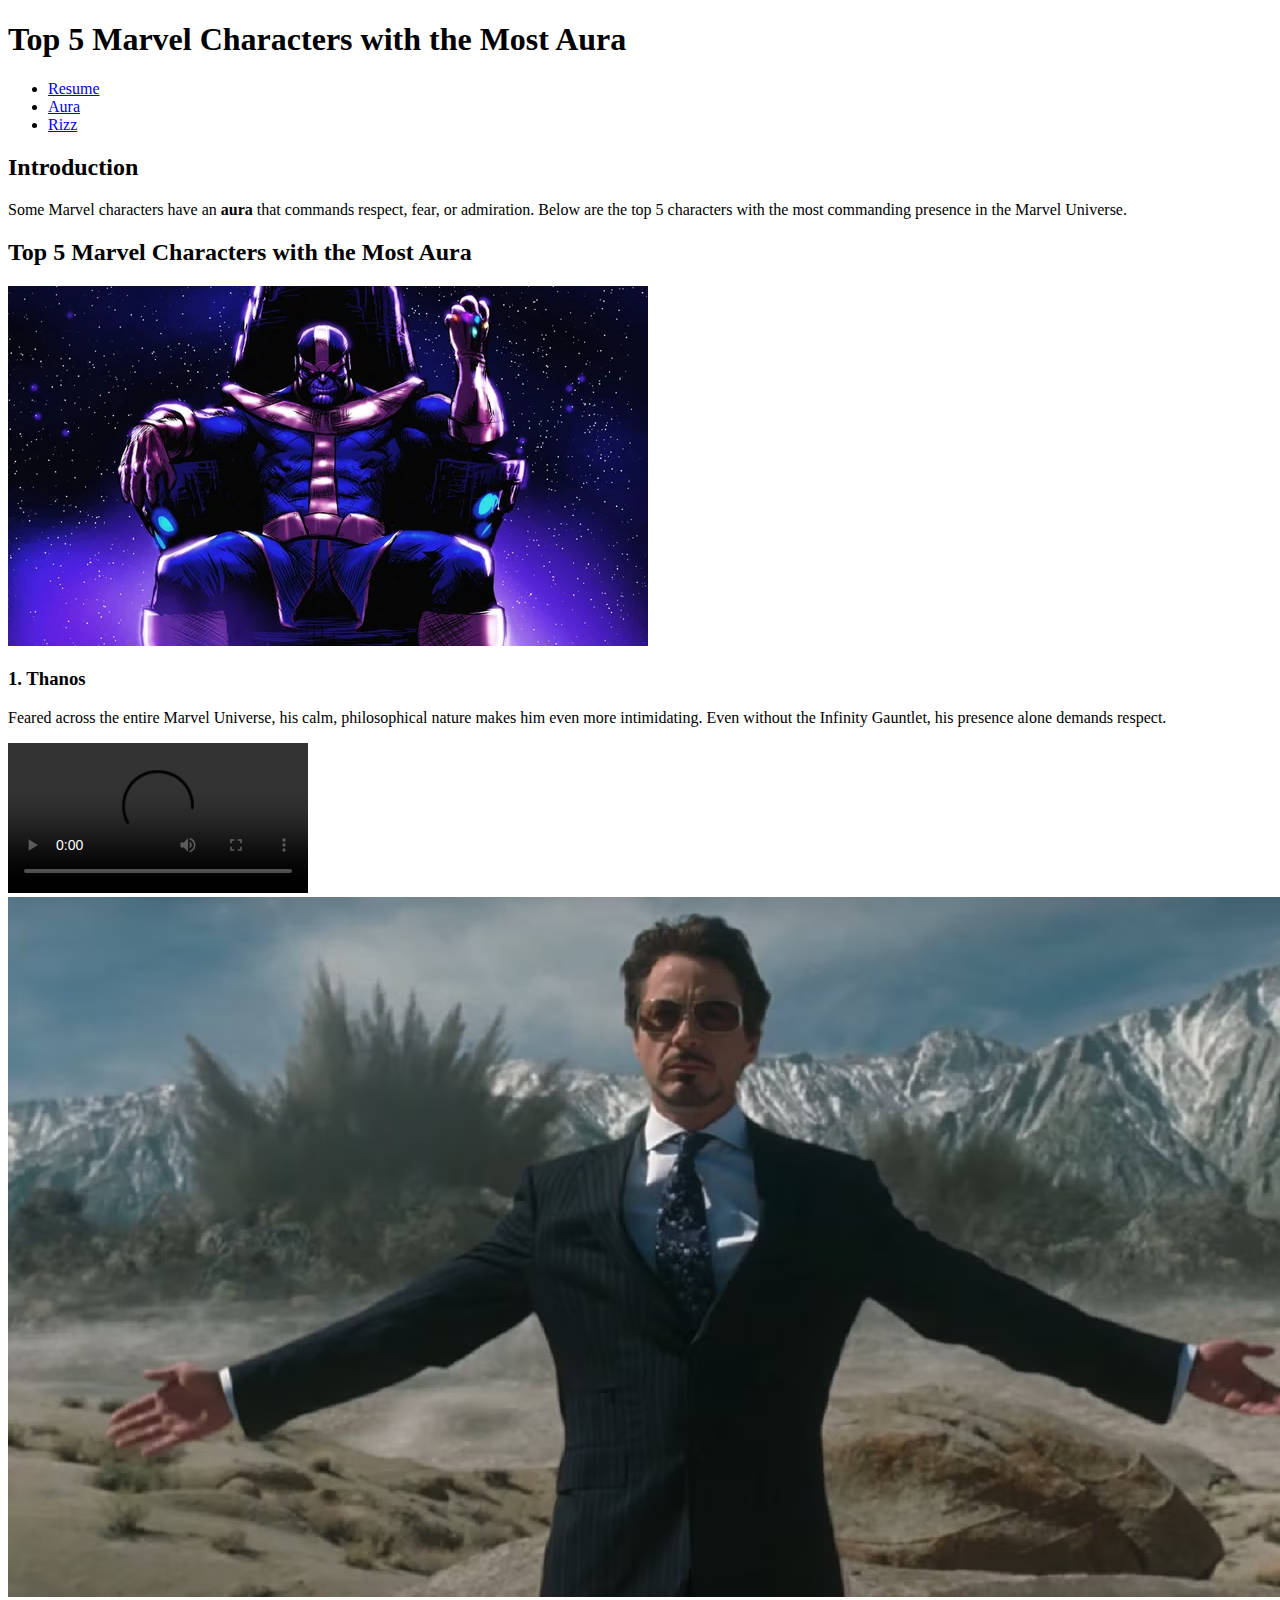
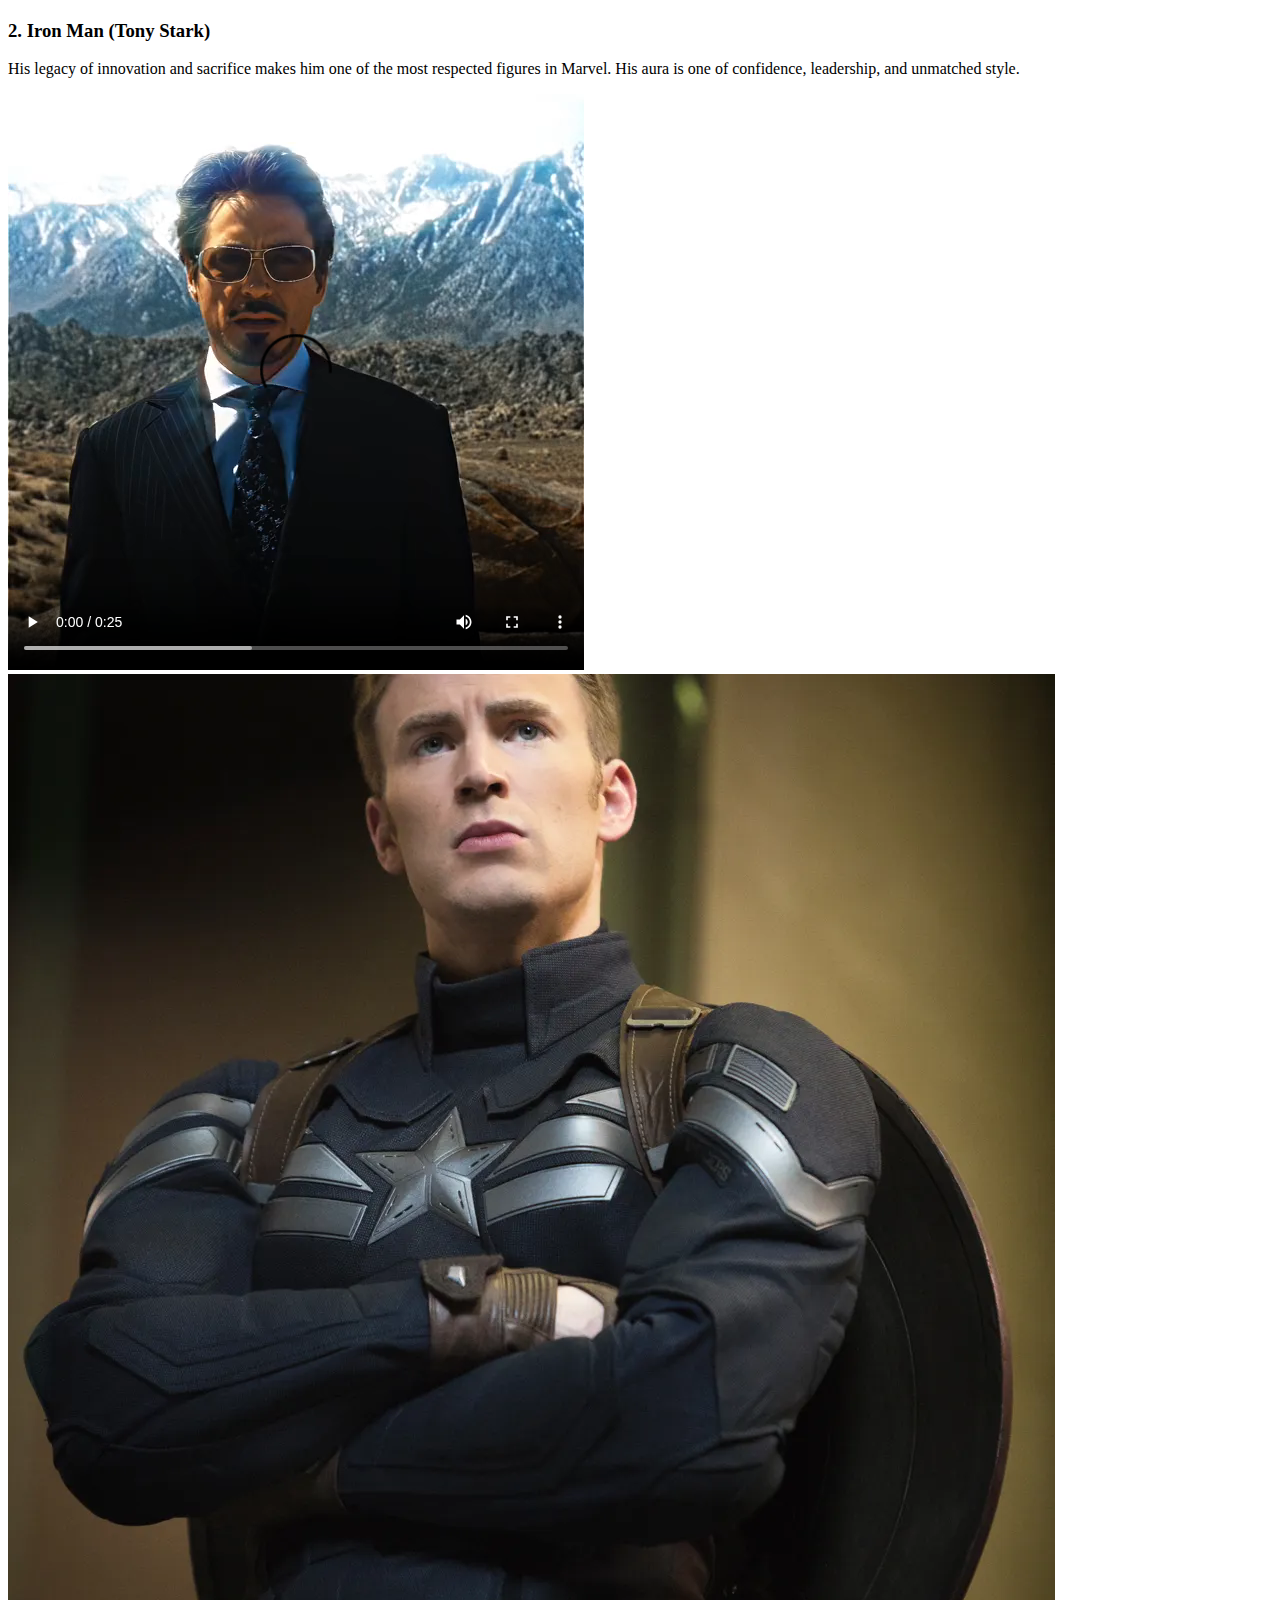
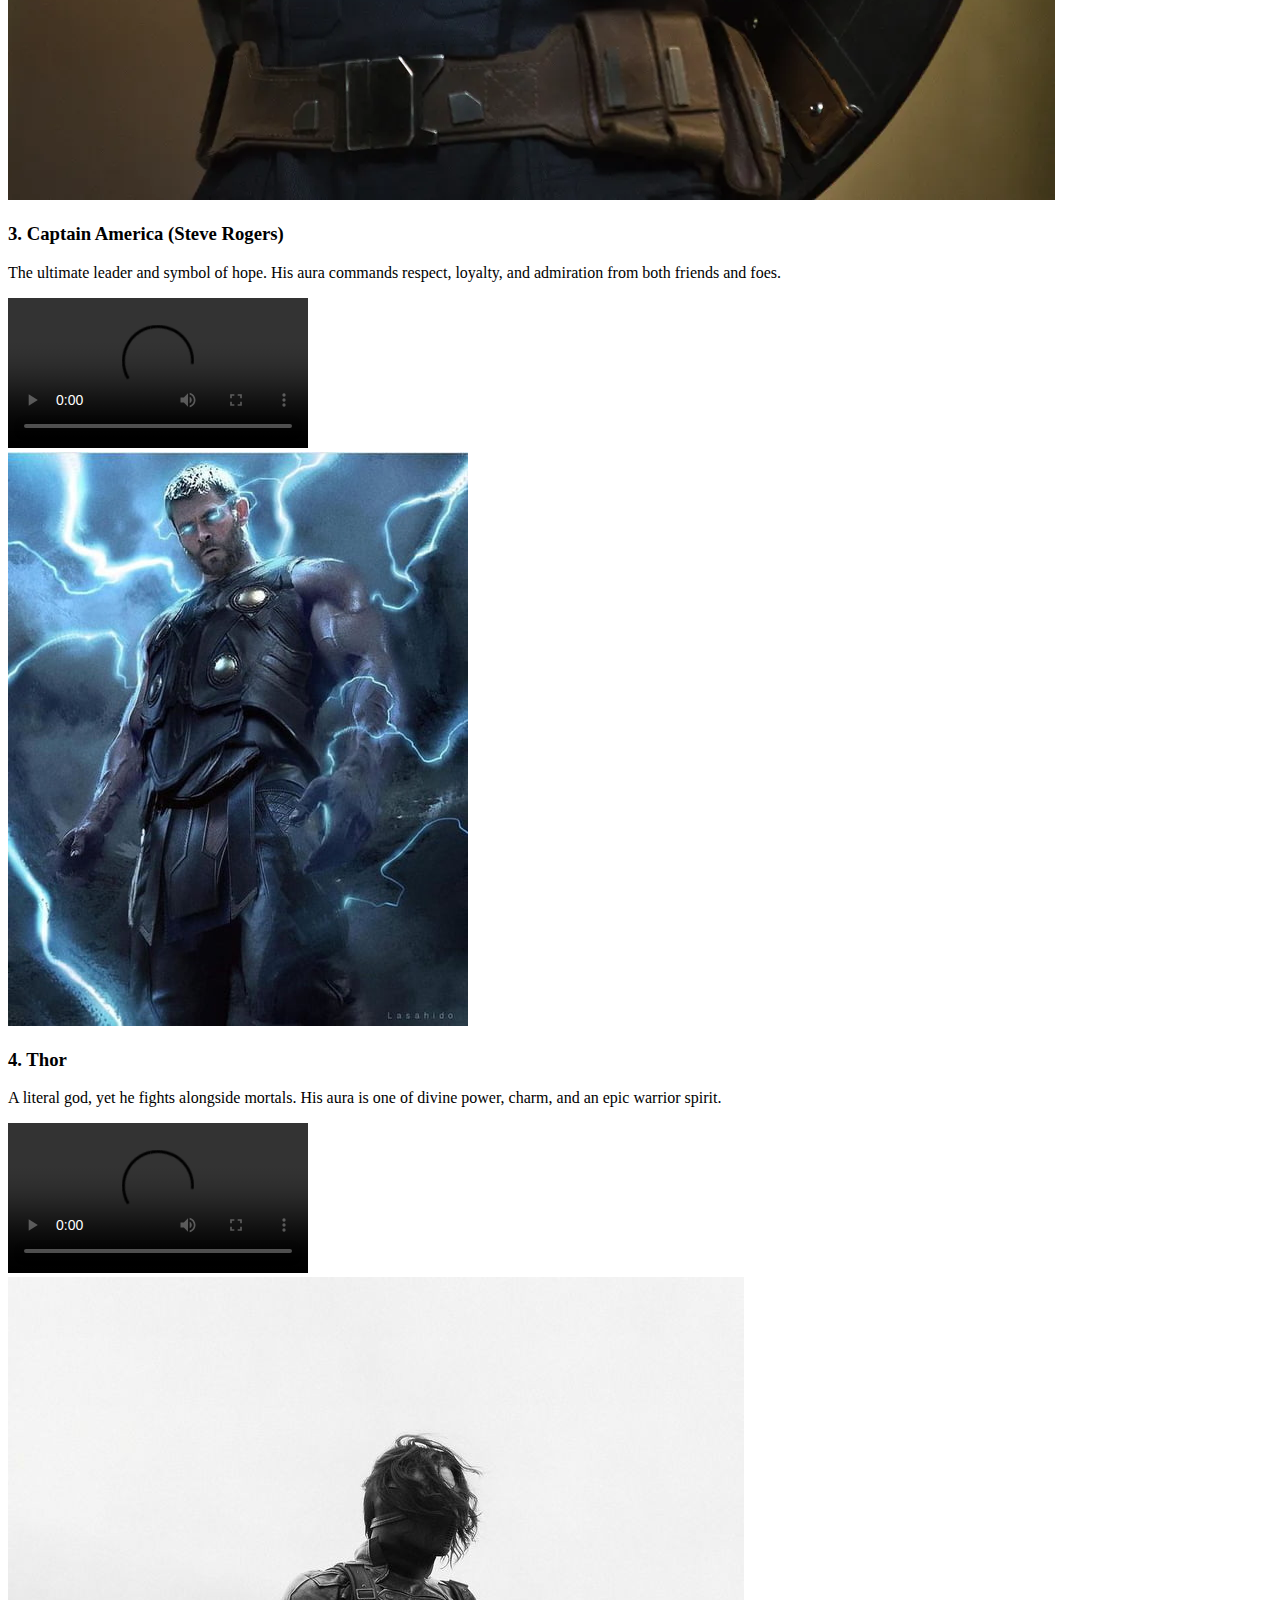
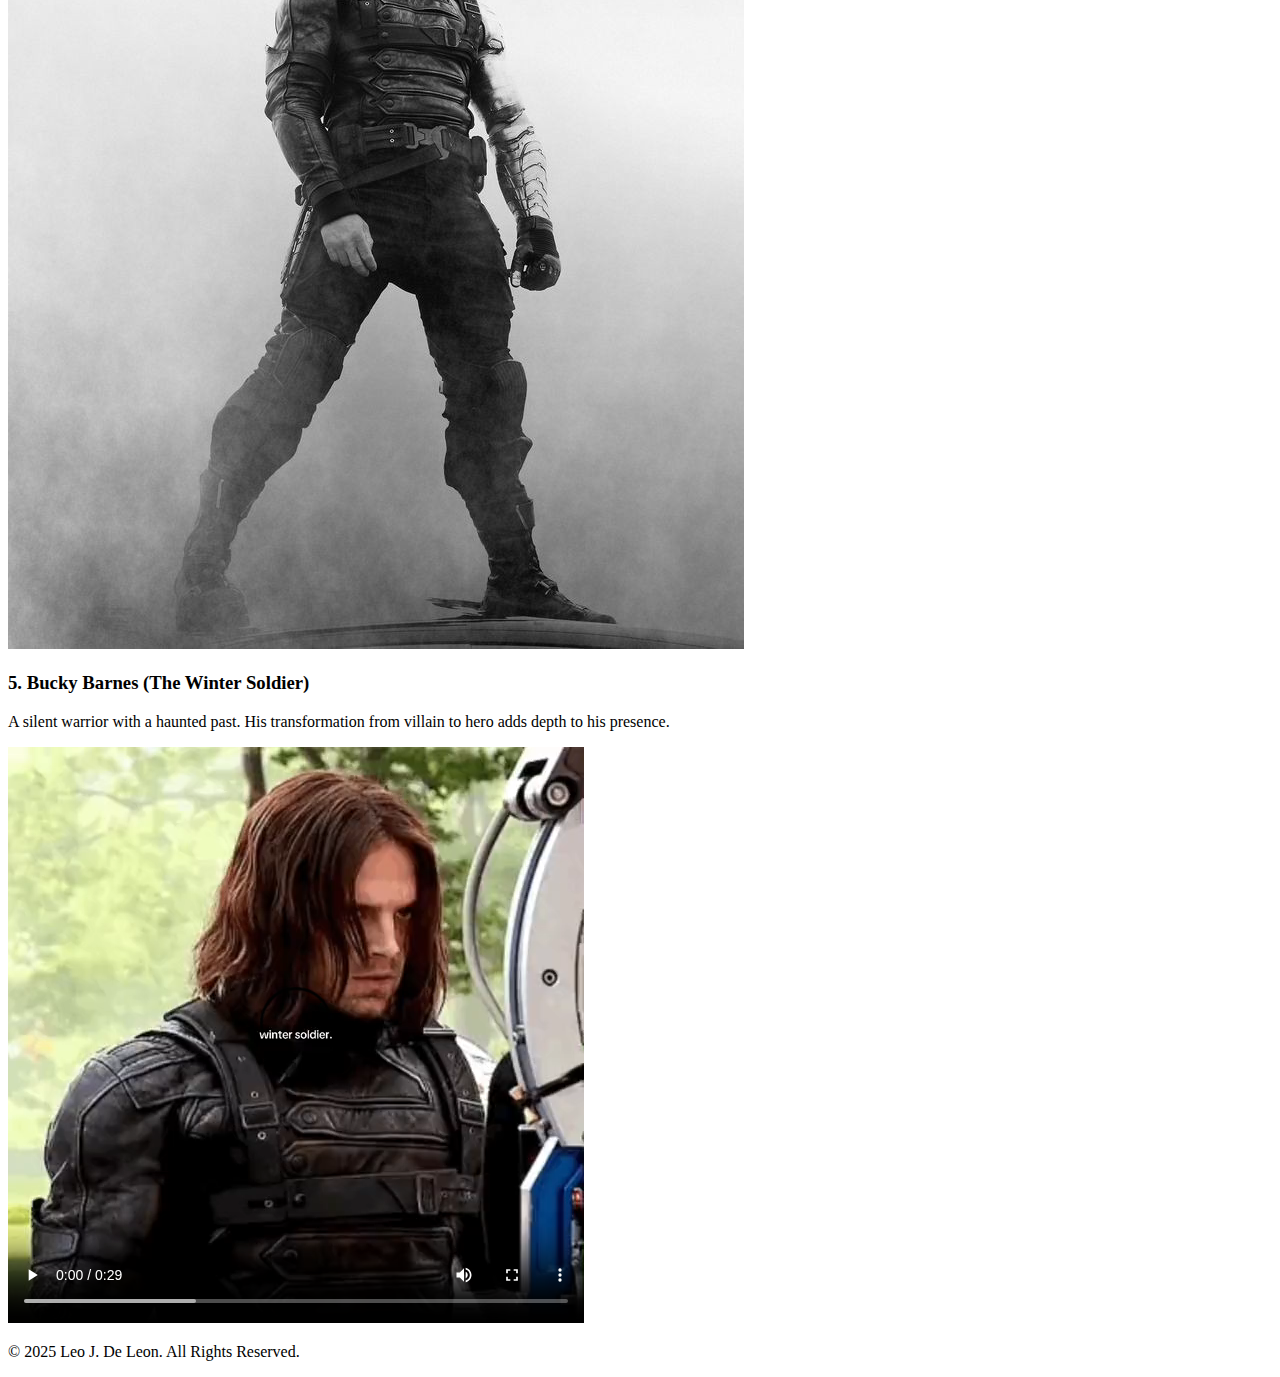
==== aura.html @ 1fa00c77 "Update aura.html" ====
<!DOCTYPE html>
<html lang="en">
<head>
  <meta charset="utf-8">
  <meta name="viewport" content="width=device-width, initial-scale=1.0">
  <title>Top 5 Marvel Characters with the Most Aura</title>
  <link rel="stylesheet" href="css/styles.css">
</head>
<body>

  <h1>Top 5 Marvel Characters with the Most Aura</h1>

  <!-- Navigation -->
  <nav>
    <ul>
      <li><a href="index.html">Resume</a></li>
      <li><a href="aura.html">Aura</a></li>
      <li><a href="rizz.html">Rizz</a></li>
    </ul>
  </nav>

  <!-- Introduction -->
  <section class="content-box">
    <h2>Introduction</h2>
    <p>Some Marvel characters have an <strong>aura</strong> that commands respect, fear, or admiration. Below are the top 5 characters with the most commanding presence in the Marvel Universe.</p>
  </section>

  <!-- Aura Characters List -->
  <section class="content-box">
    <h2>Top 5 Marvel Characters with the Most Aura</h2>

    <!-- Thanos -->
    <div class="character-container">
      <img class="profile-pic" src="media/thanos_aura_pic.webp" alt="Thanos">
      <h3>1. Thanos</h3>
    </div>
    <p>Feared across the entire Marvel Universe, his calm, philosophical nature makes him even more intimidating. Even without the Infinity Gauntlet, his presence alone demands respect.</p>
    <video controls>
      <source src="media/thanos_aura.mp4" type="video/mp4">
    </video>

    <!-- Iron Man -->
    <div class="character-container">
      <img class="profile-pic" src="media/ironman_aura_pic.avif" alt="Iron Man">
      <h3>2. Iron Man (Tony Stark)</h3>
    </div>
    <p>His legacy of innovation and sacrifice makes him one of the most respected figures in Marvel. His aura is one of confidence, leadership, and unmatched style.</p>
    <video controls>
      <source src="media/ironman_aura.mp4" type="video/mp4">
    </video>

    <!-- Captain America -->
    <div class="character-container">
      <img class="profile-pic" src="media/cap_aura_pic.webp" alt="Captain America">
      <h3>3. Captain America (Steve Rogers)</h3>
    </div>
    <p>The ultimate leader and symbol of hope. His aura commands respect, loyalty, and admiration from both friends and foes.</p>
    <video controls>
      <source src="media/cap_aura.mp4" type="video/mp4">
    </video>

    <!-- Thor -->
    <div class="character-container">
      <img class="profile-pic" src="media/thor_aura_pic.jpg" alt="Thor">
      <h3>4. Thor</h3>
    </div>
    <p>A literal god, yet he fights alongside mortals. His aura is one of divine power, charm, and an epic warrior spirit.</p>
    <video controls>
      <source src="media/thor_aura.mp4" type="video/mp4">
    </video>

    <!-- Bucky Barnes -->
    <div class="character-container">
      <img class="profile-pic" src="media/bucky_aura_pic.jpg" alt="Bucky Barnes">
      <h3>5. Bucky Barnes (The Winter Soldier)</h3>
    </div>
    <p>A silent warrior with a haunted past. His transformation from villain to hero adds depth to his presence.</p>
    <video controls>
      <source src="media/winter_aura.mp4" type="video/mp4">
    </video>

  </section>

  <footer>
    <p>&copy; 2025 Leo J. De Leon. All Rights Reserved.</p>
  </footer>

</body>
</html>
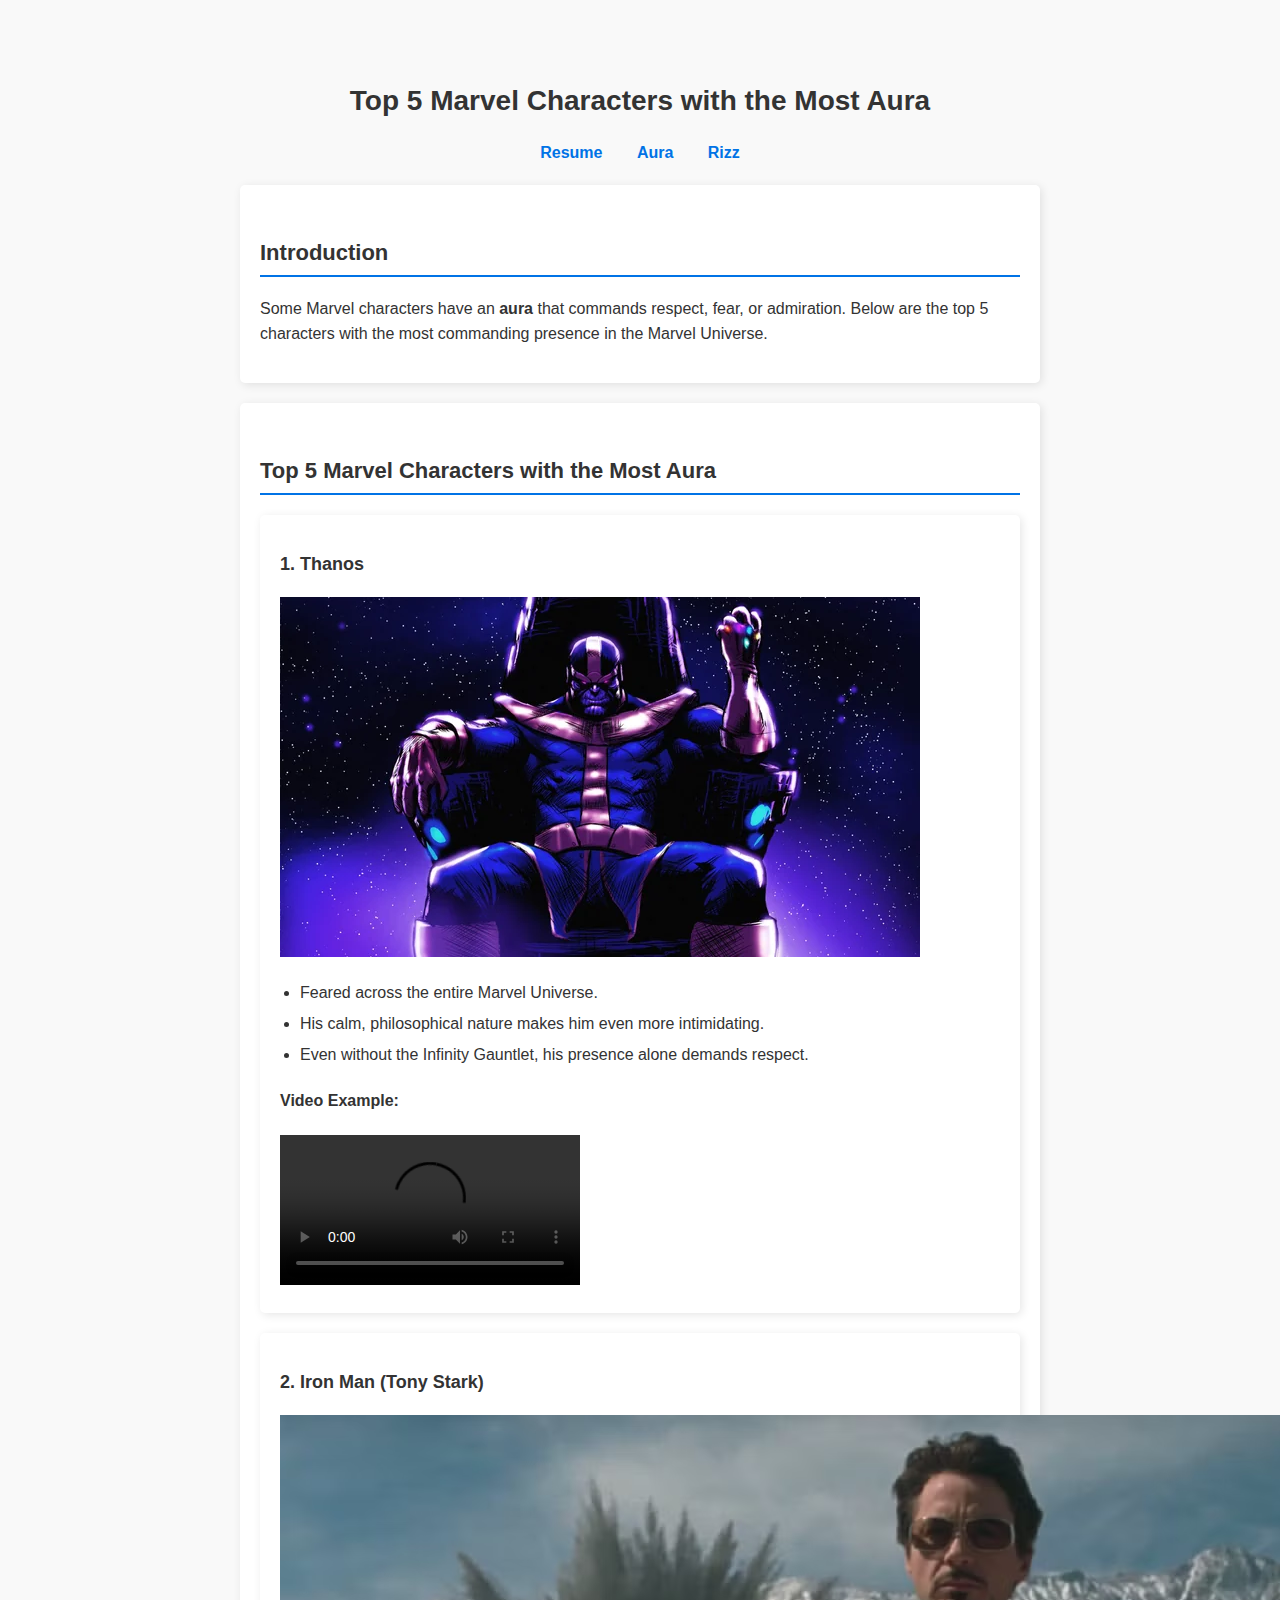
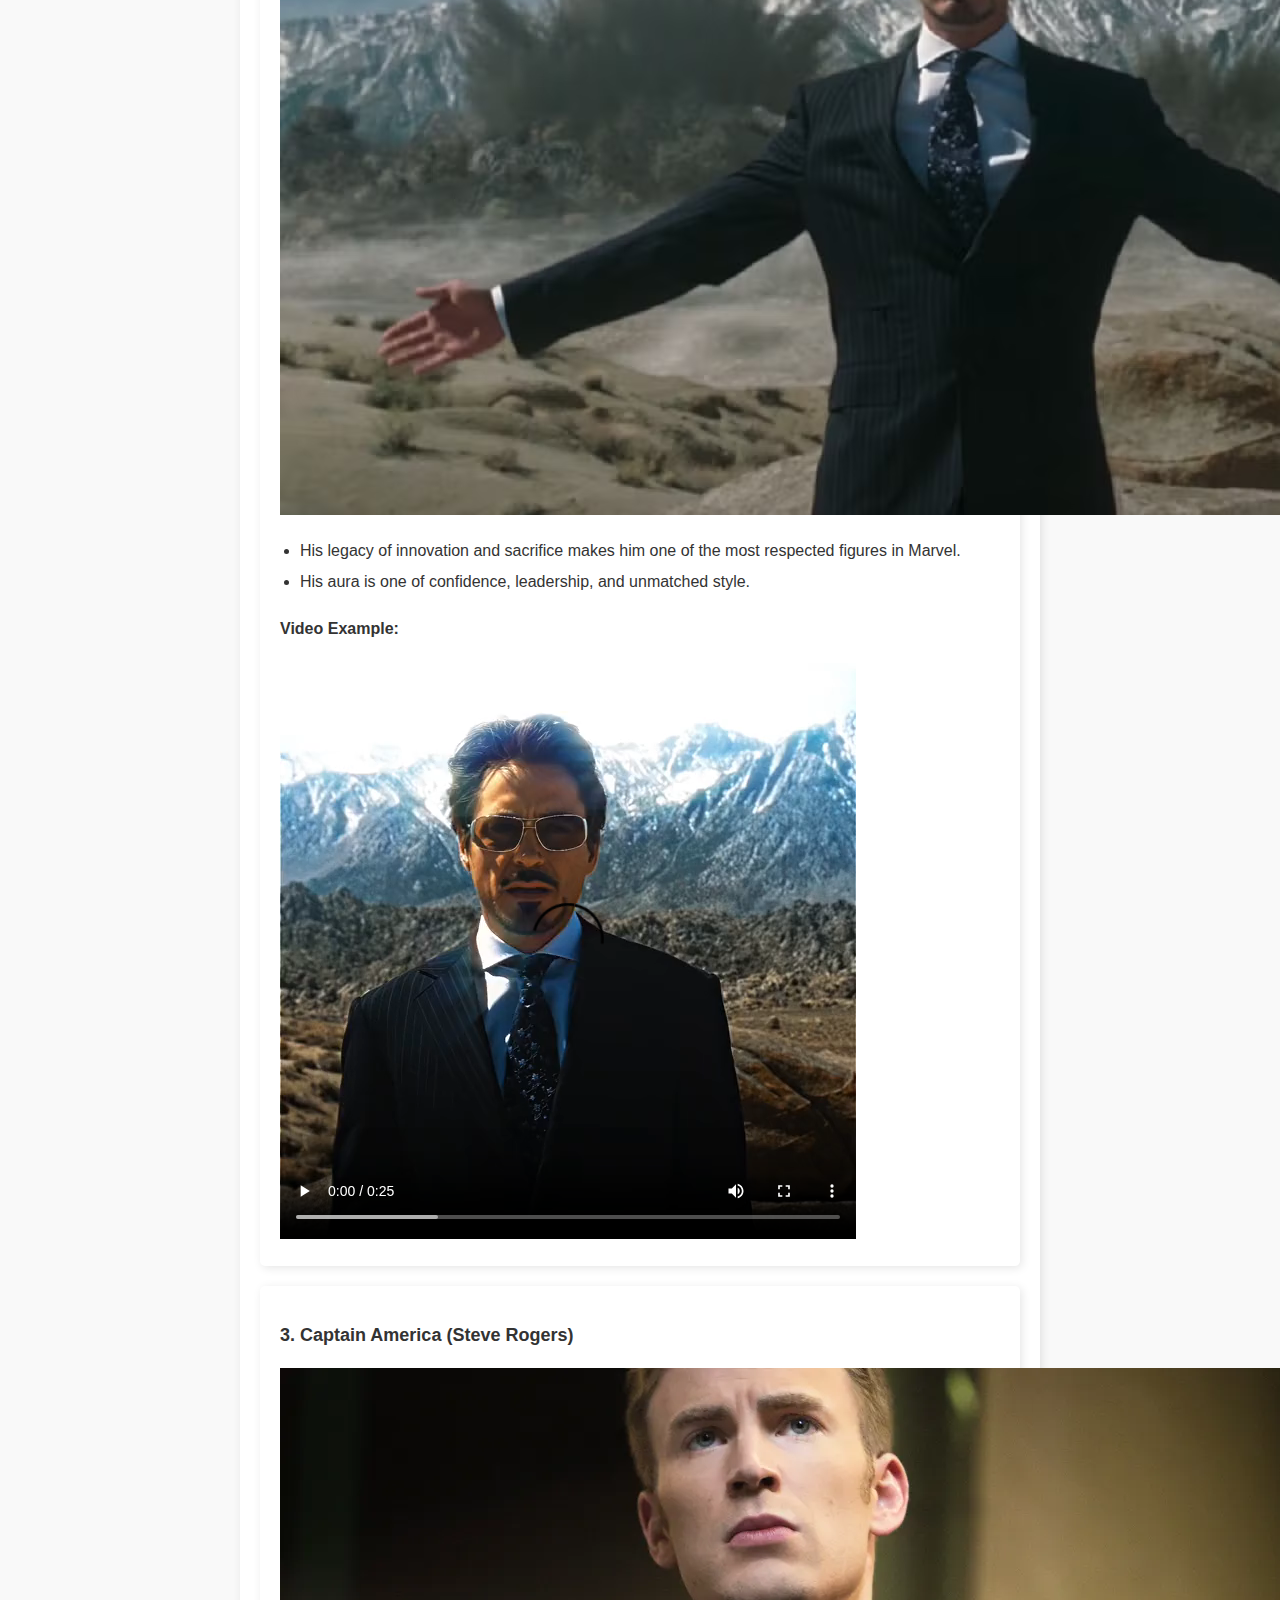
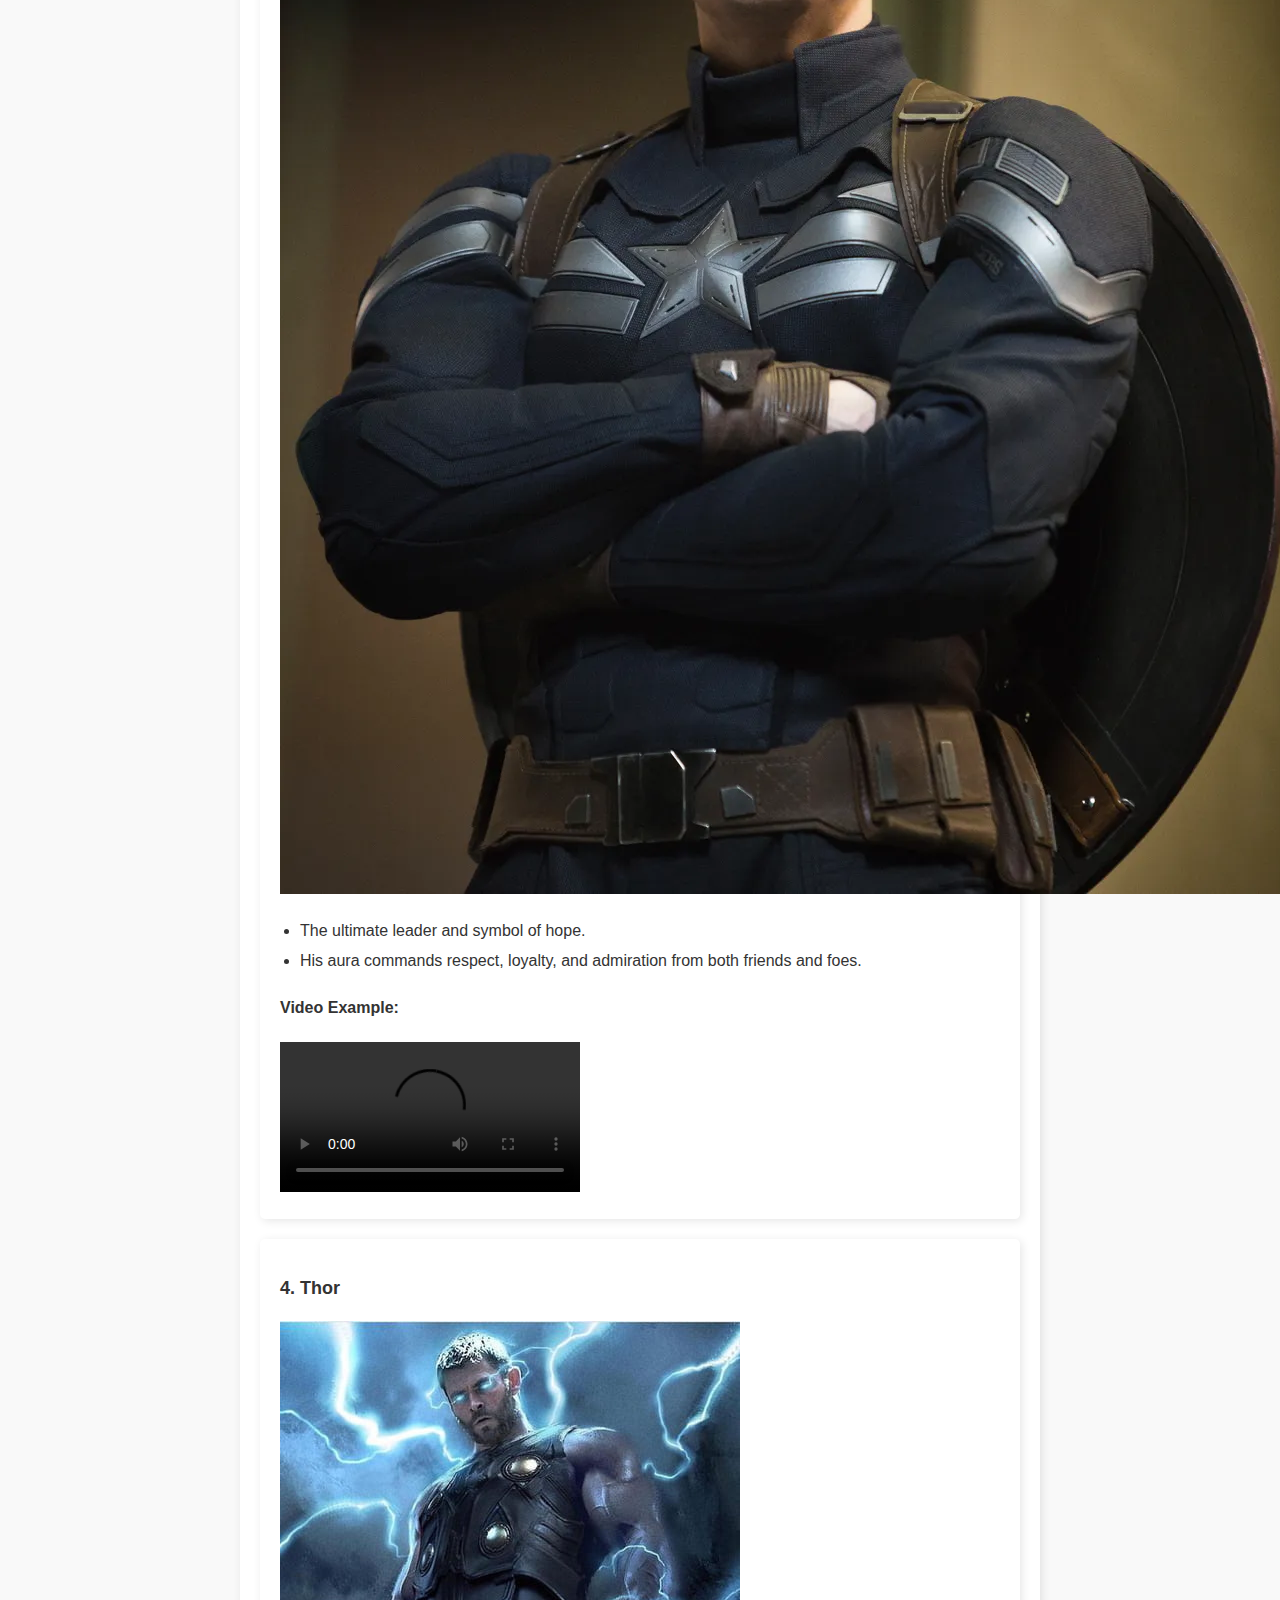
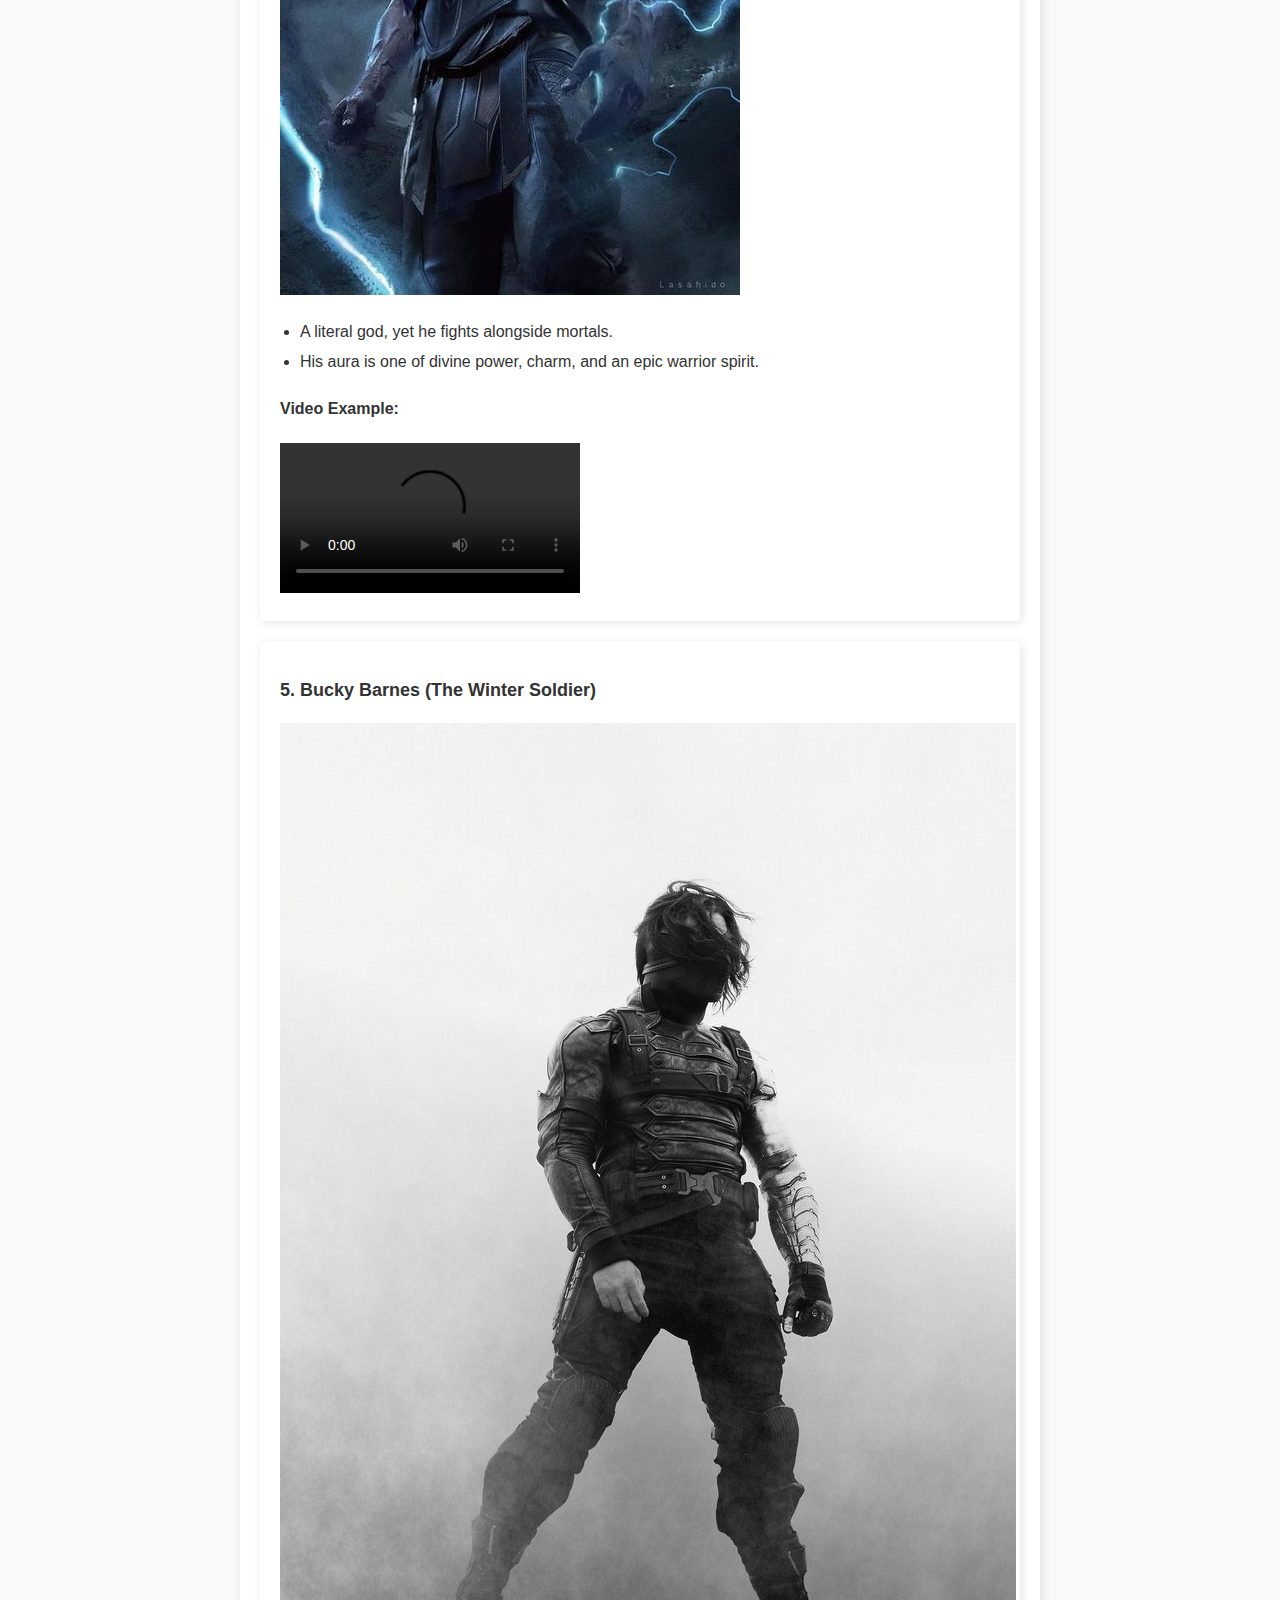
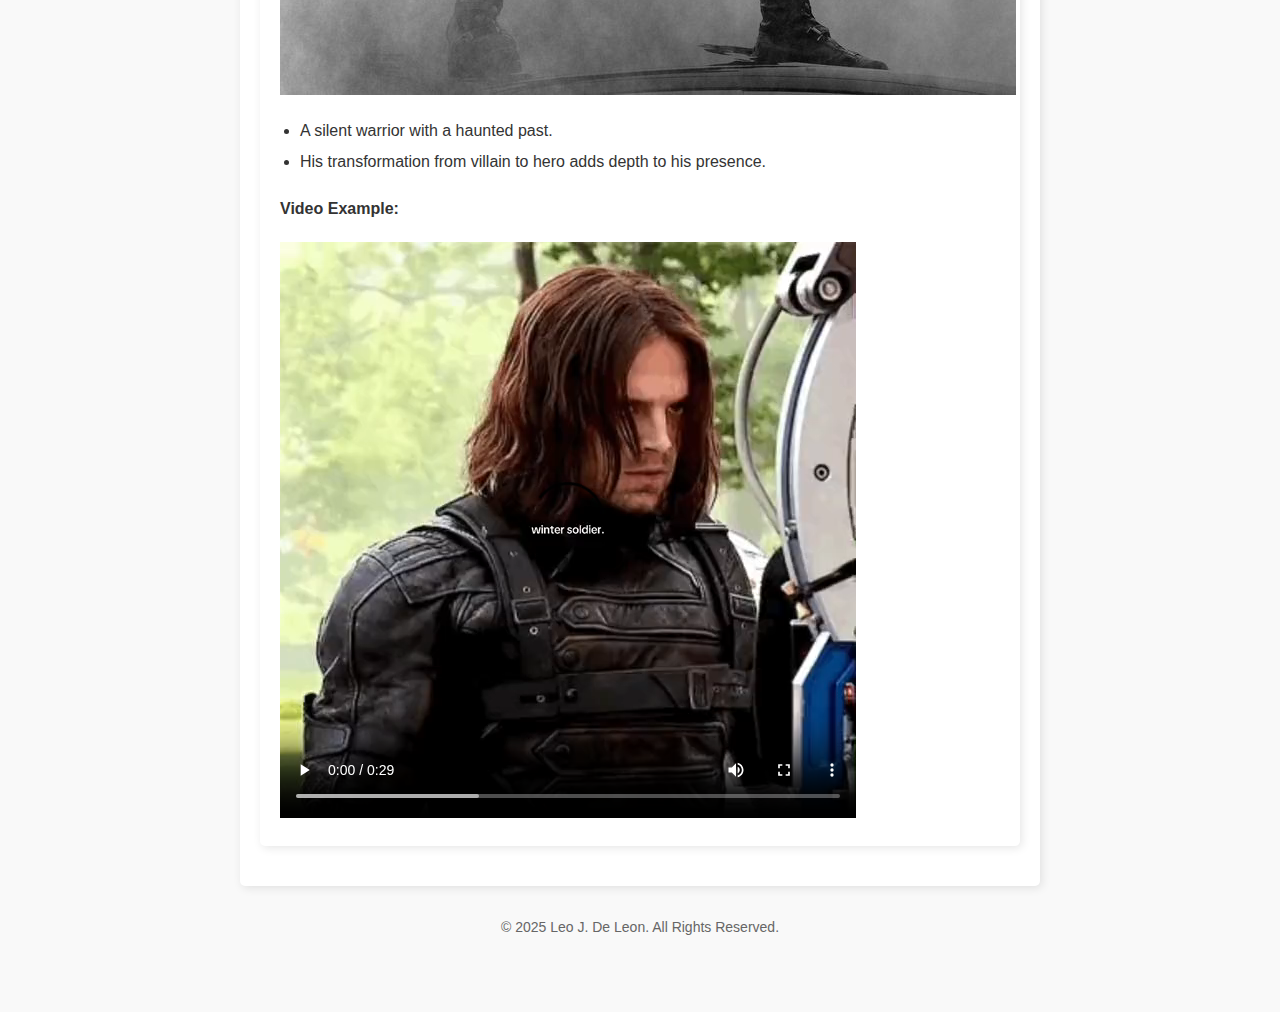
==== commit de6ad029: "Update aura.html" ====
--- a/aura.html
+++ b/aura.html
@@ -4,7 +4,7 @@
   <meta charset="utf-8">
   <meta name="viewport" content="width=device-width, initial-scale=1.0">
   <title>Top 5 Marvel Characters with the Most Aura</title>
-  <link rel="stylesheet" href="css/styles.css">
+  <link rel="stylesheet" href="css/style.css">
 </head>
 <body>
 
@@ -20,65 +20,80 @@
   </nav>
 
   <!-- Introduction -->
-  <section class="content-box">
+  <section id="introduction">
     <h2>Introduction</h2>
     <p>Some Marvel characters have an <strong>aura</strong> that commands respect, fear, or admiration. Below are the top 5 characters with the most commanding presence in the Marvel Universe.</p>
   </section>
 
-  <!-- Aura Characters List -->
-  <section class="content-box">
+  <!-- Character Sections -->
+  <section id="characters">
     <h2>Top 5 Marvel Characters with the Most Aura</h2>
 
-    <!-- Thanos -->
-    <div class="character-container">
-      <img class="profile-pic" src="media/thanos_aura_pic.webp" alt="Thanos">
+    <article class="character">
       <h3>1. Thanos</h3>
-    </div>
-    <p>Feared across the entire Marvel Universe, his calm, philosophical nature makes him even more intimidating. Even without the Infinity Gauntlet, his presence alone demands respect.</p>
-    <video controls>
-      <source src="media/thanos_aura.mp4" type="video/mp4">
-    </video>
+      <img src="media/thanos_aura_pic.webp" alt="Thanos">
+      <ul>
+        <li>Feared across the entire Marvel Universe.</li>
+        <li>His calm, philosophical nature makes him even more intimidating.</li>
+        <li>Even without the Infinity Gauntlet, his presence alone demands respect.</li>
+      </ul>
+      <h4>Video Example:</h4>
+      <video controls>
+        <source src="media/thanos_aura.mp4" type="video/mp4">
+      </video>
+    </article>
 
-    <!-- Iron Man -->
-    <div class="character-container">
-      <img class="profile-pic" src="media/ironman_aura_pic.avif" alt="Iron Man">
+    <article class="character">
       <h3>2. Iron Man (Tony Stark)</h3>
-    </div>
-    <p>His legacy of innovation and sacrifice makes him one of the most respected figures in Marvel. His aura is one of confidence, leadership, and unmatched style.</p>
-    <video controls>
-      <source src="media/ironman_aura.mp4" type="video/mp4">
-    </video>
+      <img src="media/ironman_aura_pic.avif" alt="Iron Man">
+      <ul>
+        <li>His legacy of innovation and sacrifice makes him one of the most respected figures in Marvel.</li>
+        <li>His aura is one of confidence, leadership, and unmatched style.</li>
+      </ul>
+      <h4>Video Example:</h4>
+      <video controls>
+        <source src="media/ironman_aura.mp4" type="video/mp4">
+      </video>
+    </article>
 
-    <!-- Captain America -->
-    <div class="character-container">
-      <img class="profile-pic" src="media/cap_aura_pic.webp" alt="Captain America">
+    <article class="character">
       <h3>3. Captain America (Steve Rogers)</h3>
-    </div>
-    <p>The ultimate leader and symbol of hope. His aura commands respect, loyalty, and admiration from both friends and foes.</p>
-    <video controls>
-      <source src="media/cap_aura.mp4" type="video/mp4">
-    </video>
+      <img src="media/cap_aura_pic.webp" alt="Captain America">
+      <ul>
+        <li>The ultimate leader and symbol of hope.</li>
+        <li>His aura commands respect, loyalty, and admiration from both friends and foes.</li>
+      </ul>
+      <h4>Video Example:</h4>
+      <video controls>
+        <source src="media/cap_aura.mp4" type="video/mp4">
+      </video>
+    </article>
 
-    <!-- Thor -->
-    <div class="character-container">
-      <img class="profile-pic" src="media/thor_aura_pic.jpg" alt="Thor">
+    <article class="character">
       <h3>4. Thor</h3>
-    </div>
-    <p>A literal god, yet he fights alongside mortals. His aura is one of divine power, charm, and an epic warrior spirit.</p>
-    <video controls>
-      <source src="media/thor_aura.mp4" type="video/mp4">
-    </video>
+      <img src="media/thor_aura_pic.jpg" alt="Thor">
+      <ul>
+        <li>A literal god, yet he fights alongside mortals.</li>
+        <li>His aura is one of divine power, charm, and an epic warrior spirit.</li>
+      </ul>
+      <h4>Video Example:</h4>
+      <video controls>
+        <source src="media/thor_aura.mp4" type="video/mp4">
+      </video>
+    </article>
 
-    <!-- Bucky Barnes -->
-    <div class="character-container">
-      <img class="profile-pic" src="media/bucky_aura_pic.jpg" alt="Bucky Barnes">
+    <article class="character">
       <h3>5. Bucky Barnes (The Winter Soldier)</h3>
-    </div>
-    <p>A silent warrior with a haunted past. His transformation from villain to hero adds depth to his presence.</p>
-    <video controls>
-      <source src="media/winter_aura.mp4" type="video/mp4">
-    </video>
-
+      <img src="media/bucky_aura_pic.jpg" alt="Bucky Barnes">
+      <ul>
+        <li>A silent warrior with a haunted past.</li>
+        <li>His transformation from villain to hero adds depth to his presence.</li>
+      </ul>
+      <h4>Video Example:</h4>
+      <video controls>
+        <source src="media/winter_aura.mp4" type="video/mp4">
+      </video>
+    </article>
   </section>
 
   <footer>
--- a/css/style.css
+++ b/css/style.css
@@ -0,0 +1,106 @@
+/* General Page Styling */
+body {
+  font-family: Arial, sans-serif;
+  max-width: 800px;
+  margin: 40px auto;
+  padding: 20px;
+  line-height: 1.6;
+  background-color: #f9f9f9;
+  color: #333;
+}
+
+/* Navigation */
+nav ul {
+  list-style: none;
+  padding: 0;
+  text-align: center;
+}
+
+nav ul li {
+  display: inline;
+  margin: 0 15px;
+}
+
+nav ul li a {
+  text-decoration: none;
+  font-weight: bold;
+  color: #0073e6;
+}
+
+/* Section Styling */
+section {
+  background: white;
+  padding: 20px;
+  margin: 20px 0;
+  border-radius: 5px;
+  box-shadow: 2px 2px 10px rgba(0, 0, 0, 0.1);
+}
+
+/* Headers */
+h1 {
+  text-align: center;
+  font-size: 28px;
+  margin-bottom: 10px;
+}
+
+h2 {
+  font-size: 22px;
+  border-bottom: 2px solid #0073e6;
+  padding-bottom: 5px;
+  margin-top: 30px;
+}
+
+h3 {
+  font-size: 18px;
+  margin-top: 15px;
+}
+
+/* Contact Info */
+#contact p {
+  margin: 5px 0;
+}
+
+#contact a {
+  color: #0073e6;
+  text-decoration: none;
+}
+
+/* Lists */
+ul {
+  padding-left: 20px;
+}
+
+ul li {
+  margin: 5px 0;
+}
+
+/* Character Profile Section */
+.profile-container {
+  display: flex;
+  align-items: center;
+  gap: 15px;
+  margin-bottom: 10px;
+}
+
+.profile-img {
+  width: 80px; /* Adjust size as needed */
+  height: 80px;
+  border-radius: 50%; /* Makes image circular */
+  object-fit: cover;
+}
+
+.character {
+  background: white;
+  padding: 20px;
+  margin: 20px 0;
+  border-radius: 5px;
+  box-shadow: 2px 2px 10px rgba(0, 0, 0, 0.1);
+}
+
+/* Footer */
+footer {
+  text-align: center;
+  margin-top: 30px;
+  font-size: 14px;
+  color: #666;
+}
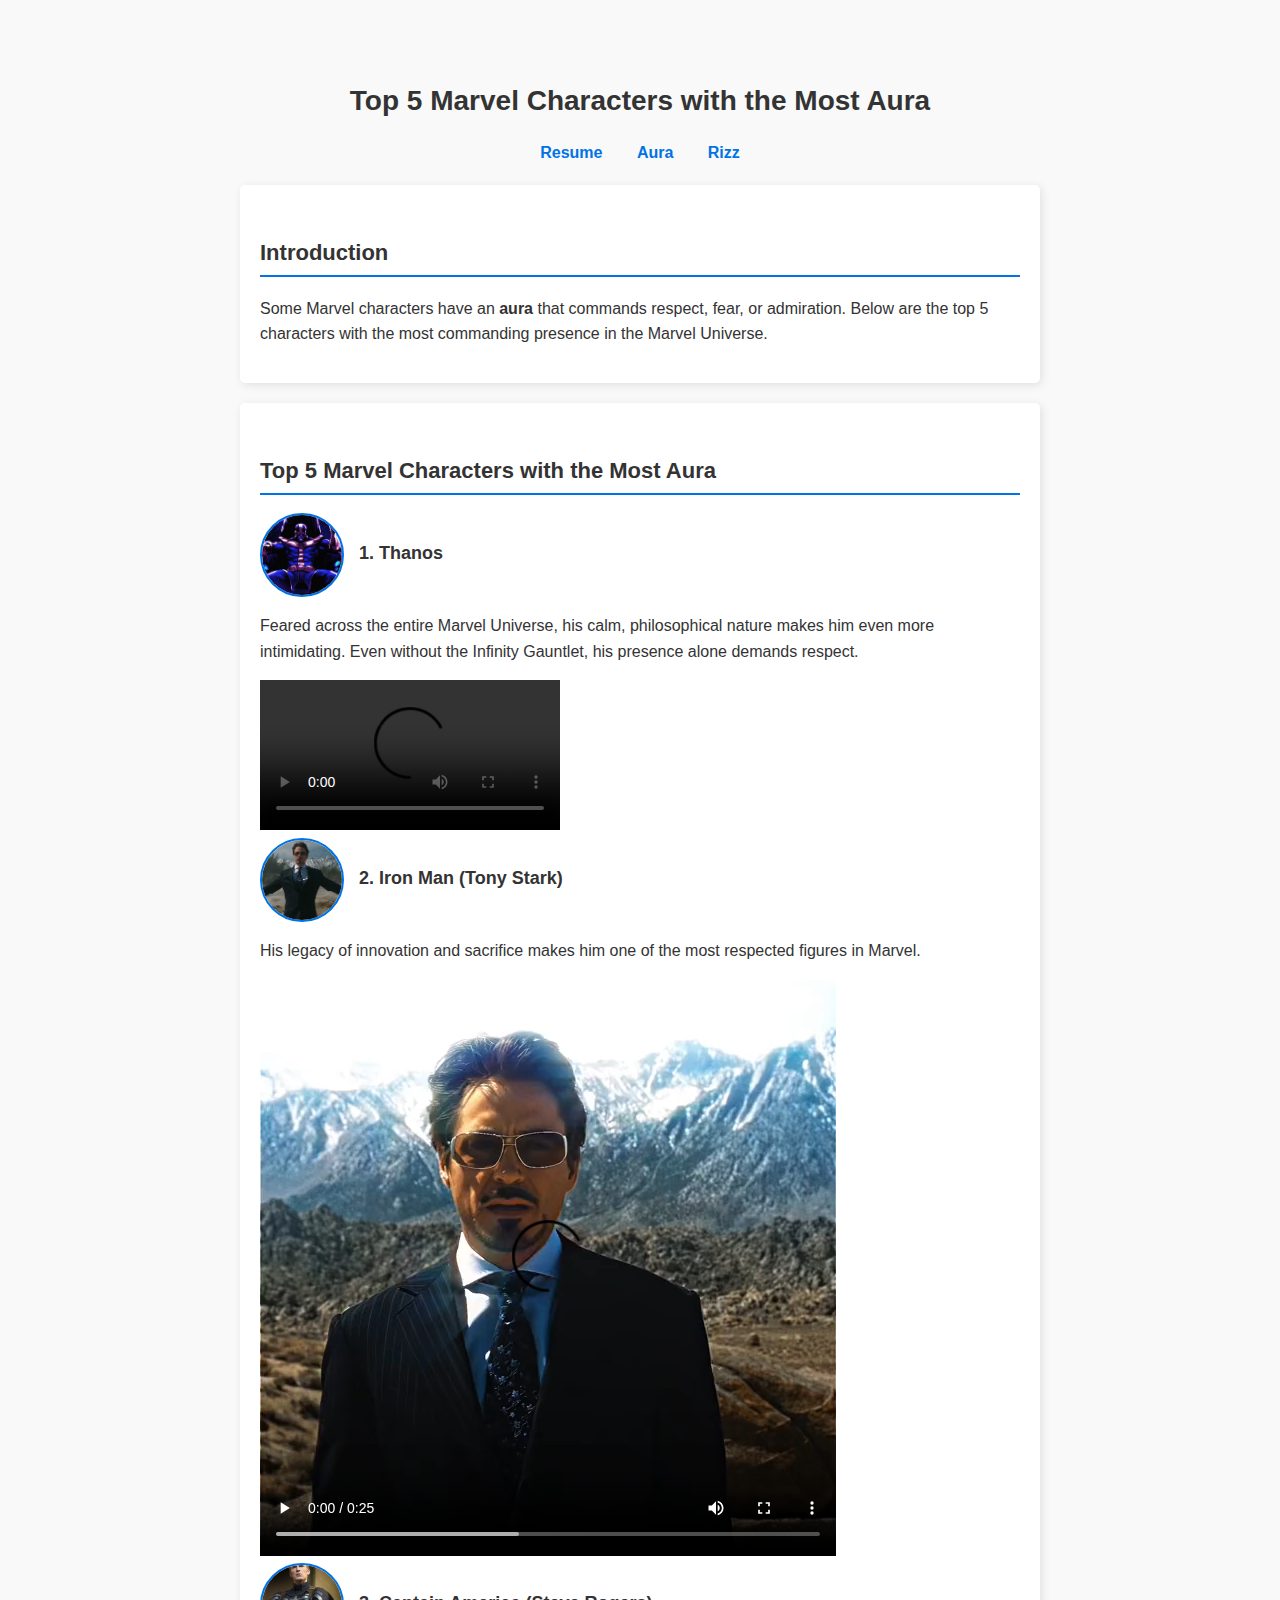
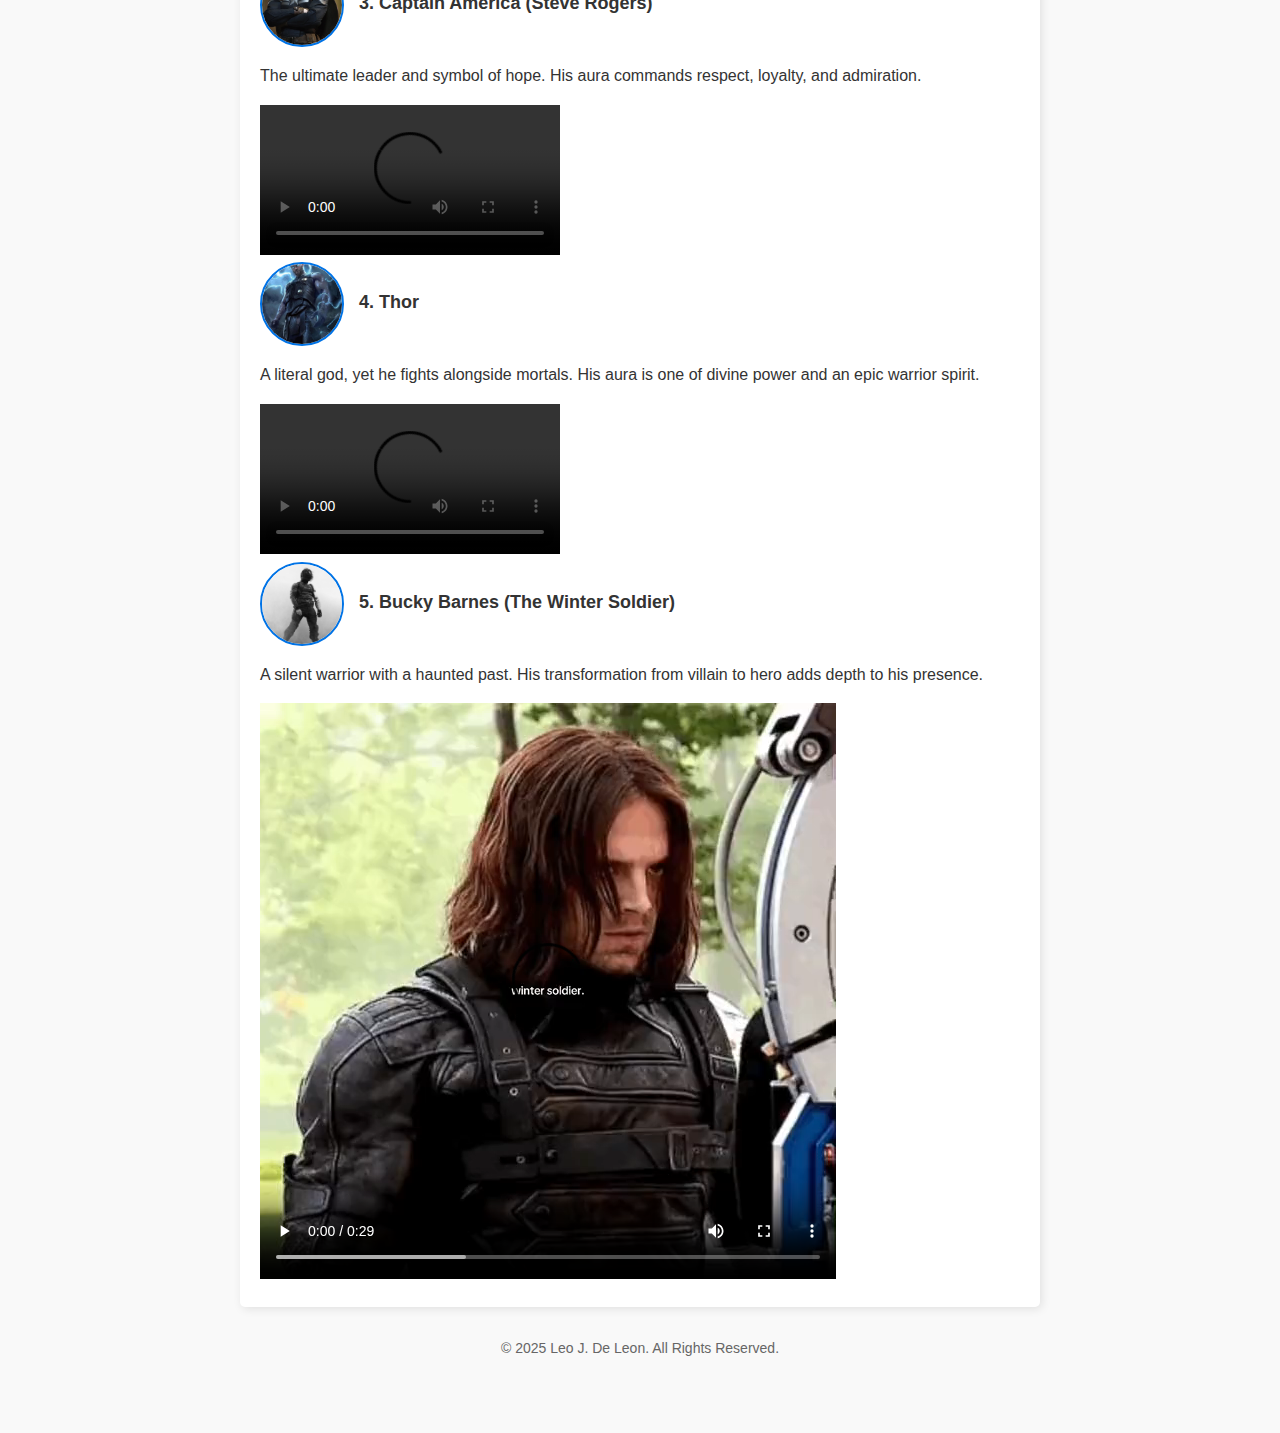
==== commit df6ecad7: "Update aura.html" ====
--- a/aura.html
+++ b/aura.html
@@ -20,7 +20,7 @@
   </nav>
 
   <!-- Introduction -->
-  <section id="introduction">
+  <section class="content-box">
     <h2>Introduction</h2>
     <p>Some Marvel characters have an <strong>aura</strong> that commands respect, fear, or admiration. Below are the top 5 characters with the most commanding presence in the Marvel Universe.</p>
   </section>
@@ -29,67 +29,56 @@
   <section id="characters">
     <h2>Top 5 Marvel Characters with the Most Aura</h2>
 
-    <article class="character">
-      <h3>1. Thanos</h3>
-      <img src="media/thanos_aura_pic.webp" alt="Thanos">
-      <ul>
-        <li>Feared across the entire Marvel Universe.</li>
-        <li>His calm, philosophical nature makes him even more intimidating.</li>
-        <li>Even without the Infinity Gauntlet, his presence alone demands respect.</li>
-      </ul>
-      <h4>Video Example:</h4>
+    <article class="content-box">
+      <div class="character-container">
+        <img class="profile-img" src="media/thanos_aura_pic.webp" alt="Thanos">
+        <h3>1. Thanos</h3>
+      </div>
+      <p>Feared across the entire Marvel Universe, his calm, philosophical nature makes him even more intimidating. Even without the Infinity Gauntlet, his presence alone demands respect.</p>
       <video controls>
         <source src="media/thanos_aura.mp4" type="video/mp4">
       </video>
     </article>
 
-    <article class="character">
-      <h3>2. Iron Man (Tony Stark)</h3>
-      <img src="media/ironman_aura_pic.avif" alt="Iron Man">
-      <ul>
-        <li>His legacy of innovation and sacrifice makes him one of the most respected figures in Marvel.</li>
-        <li>His aura is one of confidence, leadership, and unmatched style.</li>
-      </ul>
-      <h4>Video Example:</h4>
+    <article class="content-box">
+      <div class="character-container">
+        <img class="profile-img" src="media/ironman_aura_pic.avif" alt="Iron Man">
+        <h3>2. Iron Man (Tony Stark)</h3>
+      </div>
+      <p>His legacy of innovation and sacrifice makes him one of the most respected figures in Marvel.</p>
       <video controls>
         <source src="media/ironman_aura.mp4" type="video/mp4">
       </video>
     </article>
 
-    <article class="character">
-      <h3>3. Captain America (Steve Rogers)</h3>
-      <img src="media/cap_aura_pic.webp" alt="Captain America">
-      <ul>
-        <li>The ultimate leader and symbol of hope.</li>
-        <li>His aura commands respect, loyalty, and admiration from both friends and foes.</li>
-      </ul>
-      <h4>Video Example:</h4>
+    <article class="content-box">
+      <div class="character-container">
+        <img class="profile-img" src="media/cap_aura_pic.webp" alt="Captain America">
+        <h3>3. Captain America (Steve Rogers)</h3>
+      </div>
+      <p>The ultimate leader and symbol of hope. His aura commands respect, loyalty, and admiration.</p>
       <video controls>
         <source src="media/cap_aura.mp4" type="video/mp4">
       </video>
     </article>
 
-    <article class="character">
-      <h3>4. Thor</h3>
-      <img src="media/thor_aura_pic.jpg" alt="Thor">
-      <ul>
-        <li>A literal god, yet he fights alongside mortals.</li>
-        <li>His aura is one of divine power, charm, and an epic warrior spirit.</li>
-      </ul>
-      <h4>Video Example:</h4>
+    <article class="content-box">
+      <div class="character-container">
+        <img class="profile-img" src="media/thor_aura_pic.jpg" alt="Thor">
+        <h3>4. Thor</h3>
+      </div>
+      <p>A literal god, yet he fights alongside mortals. His aura is one of divine power and an epic warrior spirit.</p>
       <video controls>
         <source src="media/thor_aura.mp4" type="video/mp4">
       </video>
     </article>
 
-    <article class="character">
-      <h3>5. Bucky Barnes (The Winter Soldier)</h3>
-      <img src="media/bucky_aura_pic.jpg" alt="Bucky Barnes">
-      <ul>
-        <li>A silent warrior with a haunted past.</li>
-        <li>His transformation from villain to hero adds depth to his presence.</li>
-      </ul>
-      <h4>Video Example:</h4>
+    <article class="content-box">
+      <div class="character-container">
+        <img class="profile-img" src="media/bucky_aura_pic.jpg" alt="Bucky Barnes">
+        <h3>5. Bucky Barnes (The Winter Soldier)</h3>
+      </div>
+      <p>A silent warrior with a haunted past. His transformation from villain to hero adds depth to his presence.</p>
       <video controls>
         <source src="media/winter_aura.mp4" type="video/mp4">
       </video>
--- a/css/style.css
+++ b/css/style.css
@@ -97,6 +97,22 @@
   box-shadow: 2px 2px 10px rgba(0, 0, 0, 0.1);
 }
 
+/* Profile Picture Styling */
+.character-container {
+  display: flex;
+  align-items: center;
+  gap: 15px;
+  margin-bottom: 10px;
+}
+
+.profile-img {
+  width: 80px;  /* Adjust profile picture size */
+  height: 80px;
+  border-radius: 50%; /* Makes the image circular */
+  object-fit: cover;
+  border: 2px solid #0073e6; /* Adds a slight border for better visibility */
+}
+
 /* Footer */
 footer {
   text-align: center;
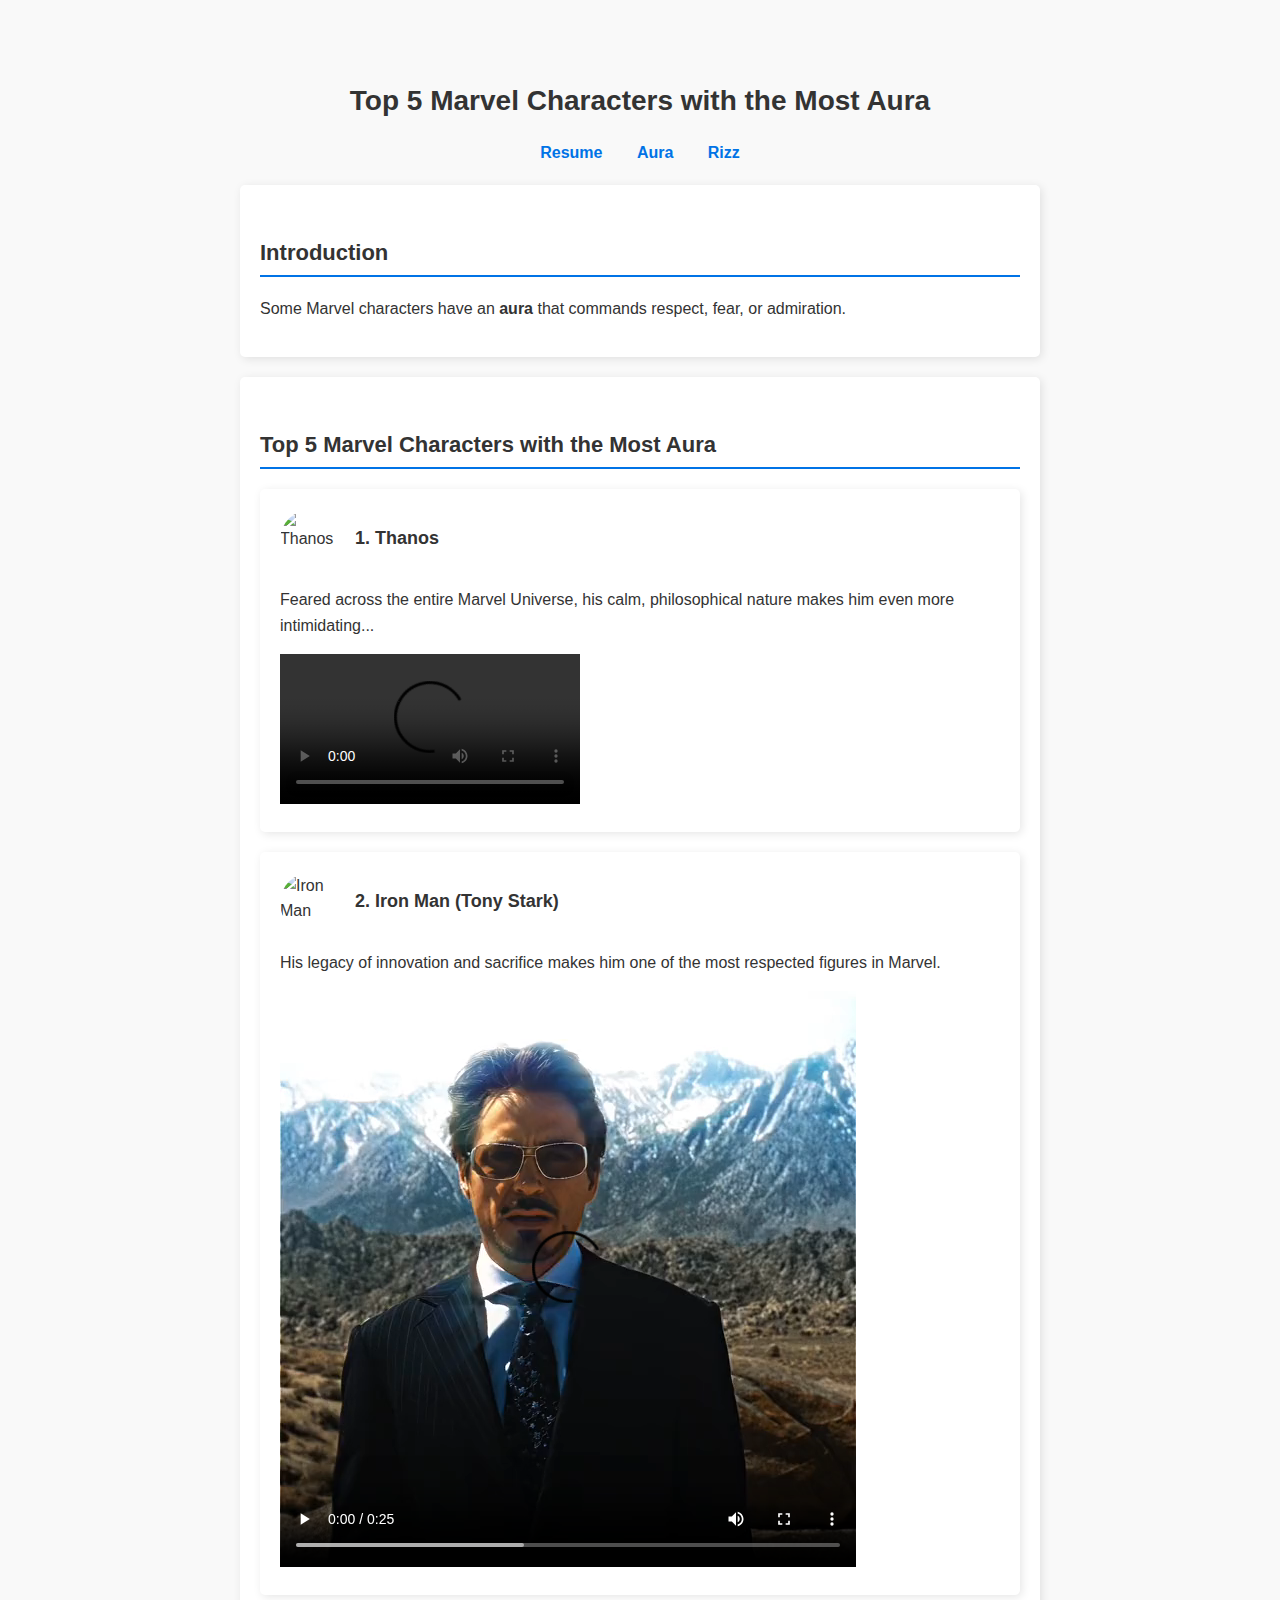
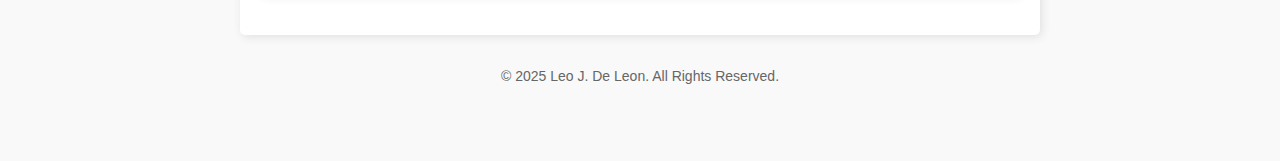
==== commit dd909f8c: "Update aura.html" ====
--- a/aura.html
+++ b/aura.html
@@ -20,29 +20,29 @@
   </nav>
 
   <!-- Introduction -->
-  <section class="content-box">
+  <section id="introduction">
     <h2>Introduction</h2>
-    <p>Some Marvel characters have an <strong>aura</strong> that commands respect, fear, or admiration. Below are the top 5 characters with the most commanding presence in the Marvel Universe.</p>
+    <p>Some Marvel characters have an <strong>aura</strong> that commands respect, fear, or admiration.</p>
   </section>
 
   <!-- Character Sections -->
   <section id="characters">
     <h2>Top 5 Marvel Characters with the Most Aura</h2>
 
-    <article class="content-box">
-      <div class="character-container">
-        <img class="profile-img" src="media/thanos_aura_pic.webp" alt="Thanos">
+    <article class="character">
+      <div class="character-header">
+        <img src="media/thanos_profile.webp" alt="Thanos">
         <h3>1. Thanos</h3>
       </div>
-      <p>Feared across the entire Marvel Universe, his calm, philosophical nature makes him even more intimidating. Even without the Infinity Gauntlet, his presence alone demands respect.</p>
+      <p>Feared across the entire Marvel Universe, his calm, philosophical nature makes him even more intimidating...</p>
       <video controls>
         <source src="media/thanos_aura.mp4" type="video/mp4">
       </video>
     </article>
 
-    <article class="content-box">
-      <div class="character-container">
-        <img class="profile-img" src="media/ironman_aura_pic.avif" alt="Iron Man">
+    <article class="character">
+      <div class="character-header">
+        <img src="media/ironman_profile.webp" alt="Iron Man">
         <h3>2. Iron Man (Tony Stark)</h3>
       </div>
       <p>His legacy of innovation and sacrifice makes him one of the most respected figures in Marvel.</p>
@@ -51,38 +51,8 @@
       </video>
     </article>
 
-    <article class="content-box">
-      <div class="character-container">
-        <img class="profile-img" src="media/cap_aura_pic.webp" alt="Captain America">
-        <h3>3. Captain America (Steve Rogers)</h3>
-      </div>
-      <p>The ultimate leader and symbol of hope. His aura commands respect, loyalty, and admiration.</p>
-      <video controls>
-        <source src="media/cap_aura.mp4" type="video/mp4">
-      </video>
-    </article>
+    <!-- Add the same structure for the rest of the characters -->
 
-    <article class="content-box">
-      <div class="character-container">
-        <img class="profile-img" src="media/thor_aura_pic.jpg" alt="Thor">
-        <h3>4. Thor</h3>
-      </div>
-      <p>A literal god, yet he fights alongside mortals. His aura is one of divine power and an epic warrior spirit.</p>
-      <video controls>
-        <source src="media/thor_aura.mp4" type="video/mp4">
-      </video>
-    </article>
-
-    <article class="content-box">
-      <div class="character-container">
-        <img class="profile-img" src="media/bucky_aura_pic.jpg" alt="Bucky Barnes">
-        <h3>5. Bucky Barnes (The Winter Soldier)</h3>
-      </div>
-      <p>A silent warrior with a haunted past. His transformation from villain to hero adds depth to his presence.</p>
-      <video controls>
-        <source src="media/winter_aura.mp4" type="video/mp4">
-      </video>
-    </article>
   </section>
 
   <footer>
--- a/css/style.css
+++ b/css/style.css
@@ -55,62 +55,27 @@
   margin-top: 15px;
 }
 
-/* Contact Info */
-#contact p {
-  margin: 5px 0;
+/* Character Profile - Align Image to the Left of Name */
+.character-header {
+  display: flex;
+  align-items: center; /* Aligns the image and name in the same row */
+  gap: 15px; /* Space between the image and name */
 }
 
-#contact a {
-  color: #0073e6;
-  text-decoration: none;
-}
-
-/* Lists */
-ul {
-  padding-left: 20px;
-}
-
-ul li {
-  margin: 5px 0;
-}
-
-/* Character Profile Section */
-.profile-container {
-  display: flex;
-  align-items: center;
-  gap: 15px;
-  margin-bottom: 10px;
-}
-
-.profile-img {
-  width: 80px; /* Adjust size as needed */
-  height: 80px;
-  border-radius: 50%; /* Makes image circular */
+.character-header img {
+  width: 60px; /* Adjust size if needed */
+  height: 60px;
+  border-radius: 50%; /* Makes the image circular */
   object-fit: cover;
 }
 
+/* Character Section */
 .character {
   background: white;
   padding: 20px;
   margin: 20px 0;
   border-radius: 5px;
   box-shadow: 2px 2px 10px rgba(0, 0, 0, 0.1);
-}
-
-/* Profile Picture Styling */
-.character-container {
-  display: flex;
-  align-items: center;
-  gap: 15px;
-  margin-bottom: 10px;
-}
-
-.profile-img {
-  width: 80px;  /* Adjust profile picture size */
-  height: 80px;
-  border-radius: 50%; /* Makes the image circular */
-  object-fit: cover;
-  border: 2px solid #0073e6; /* Adds a slight border for better visibility */
 }
 
 /* Footer */
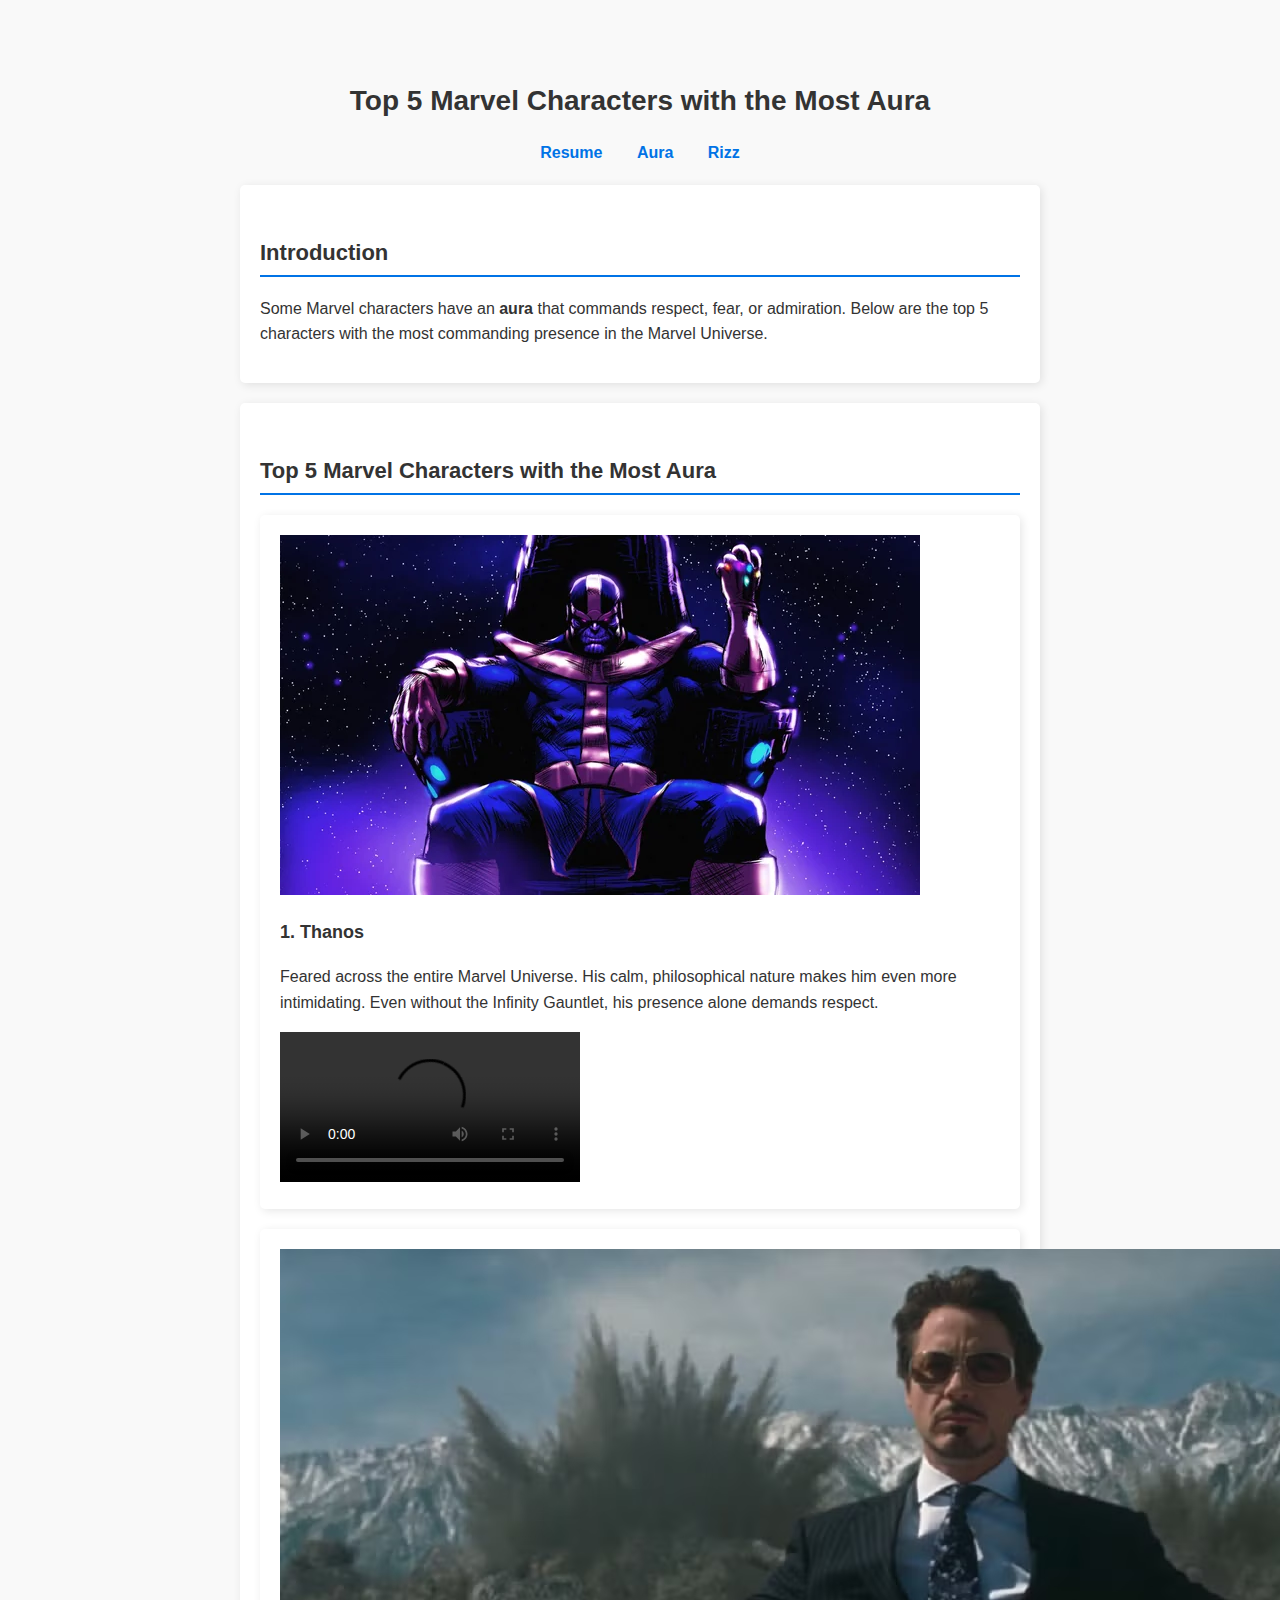
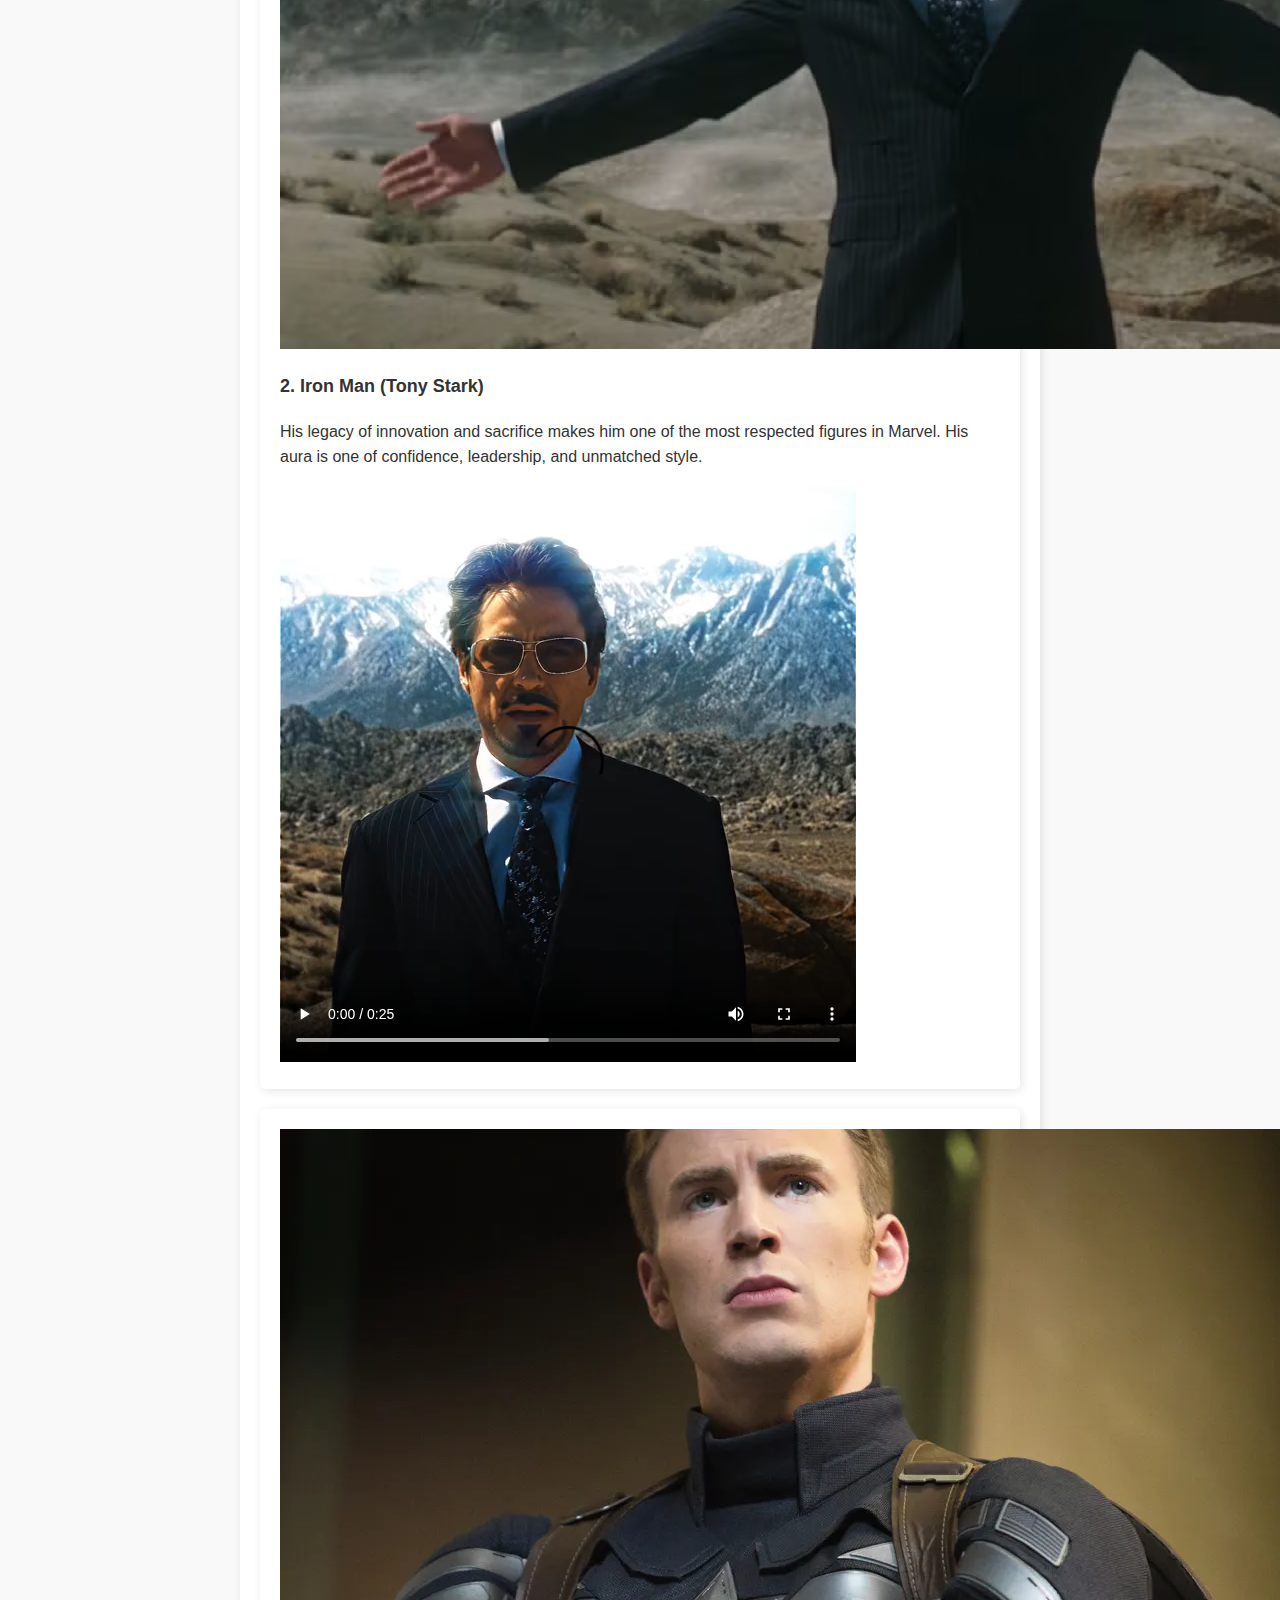
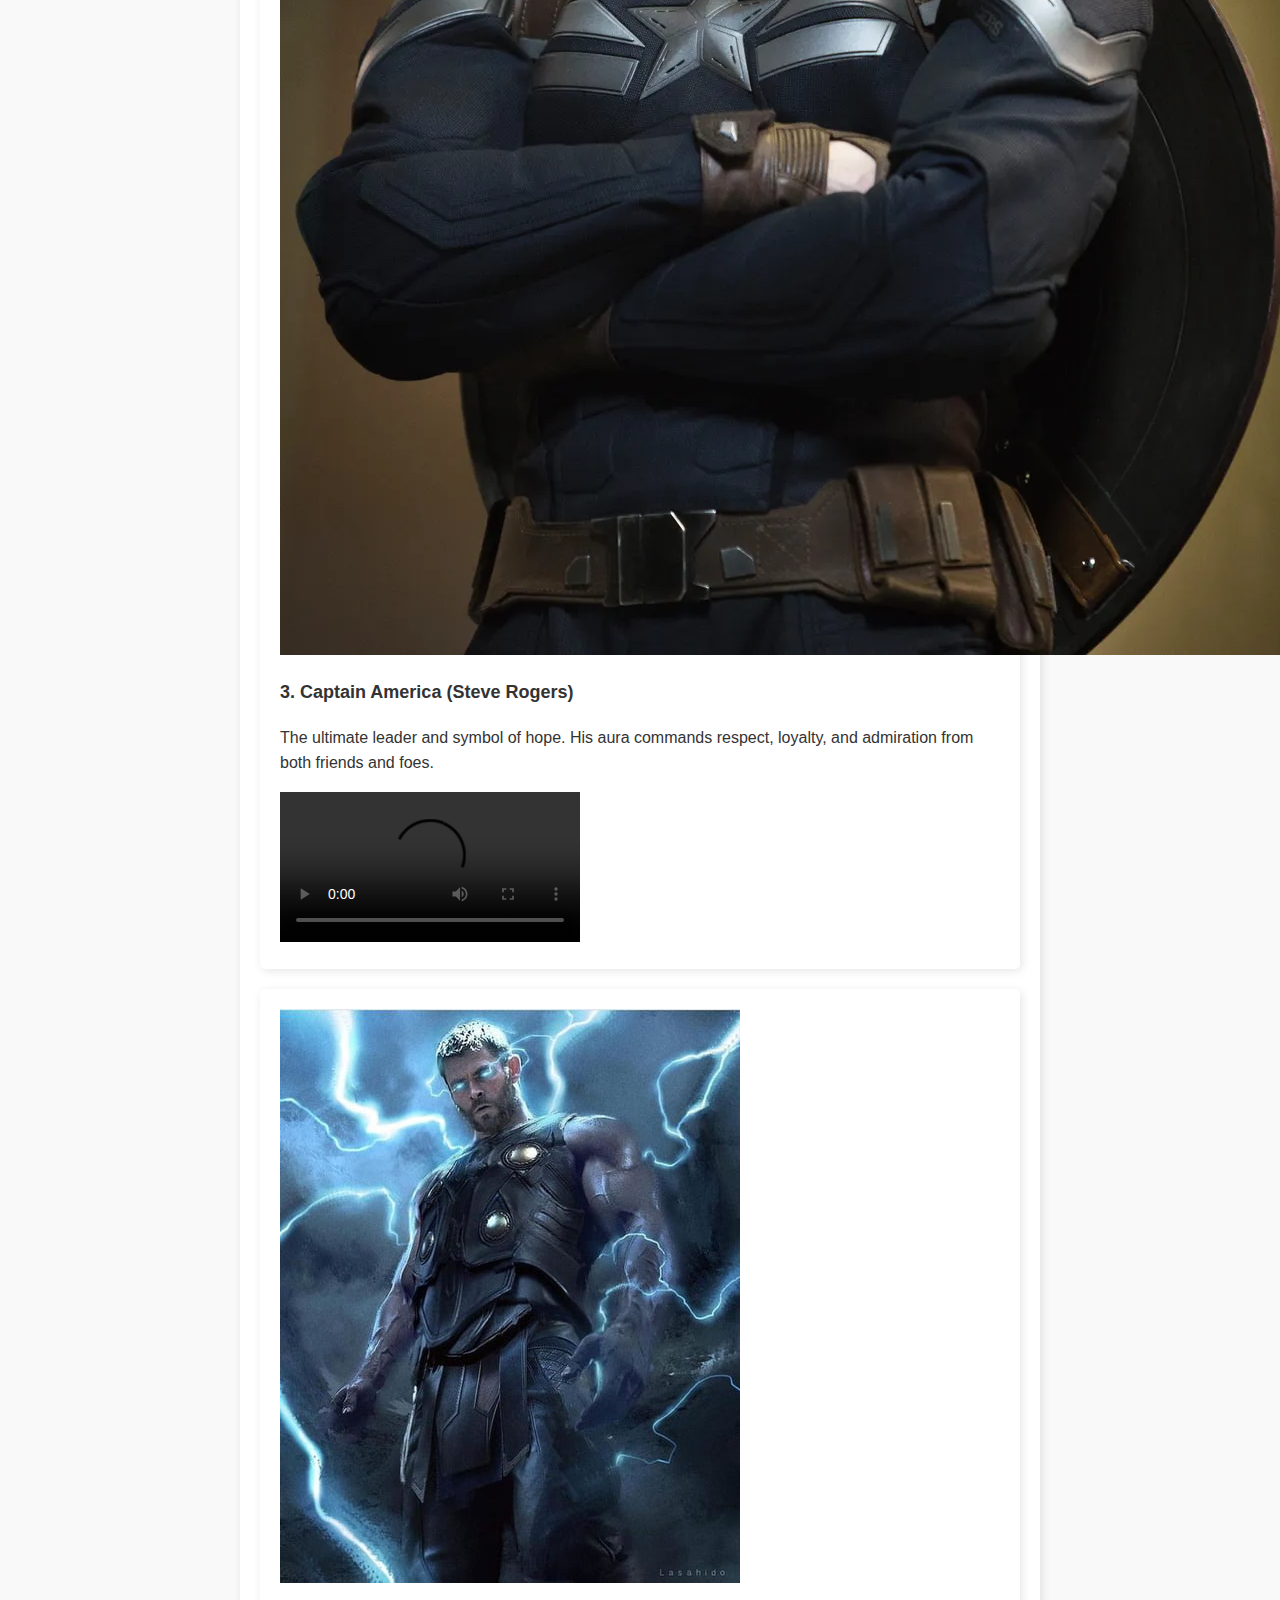
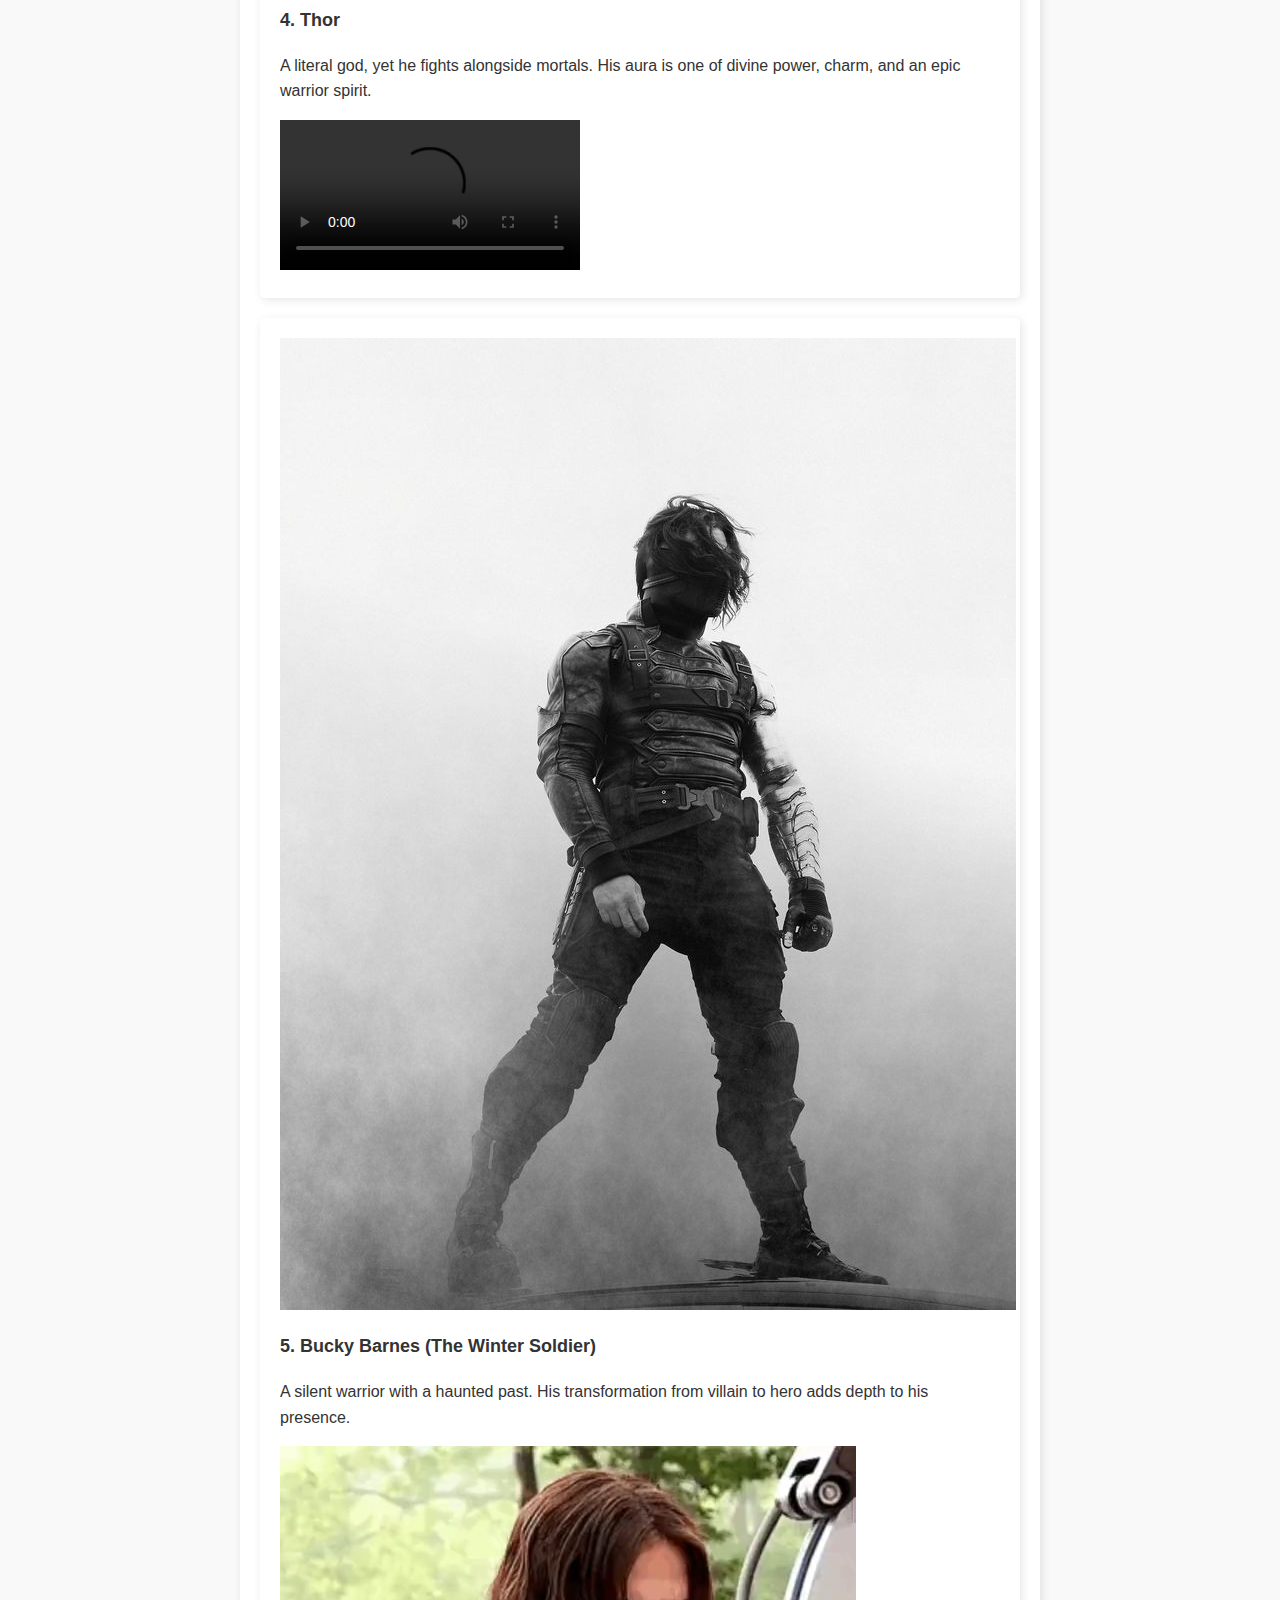
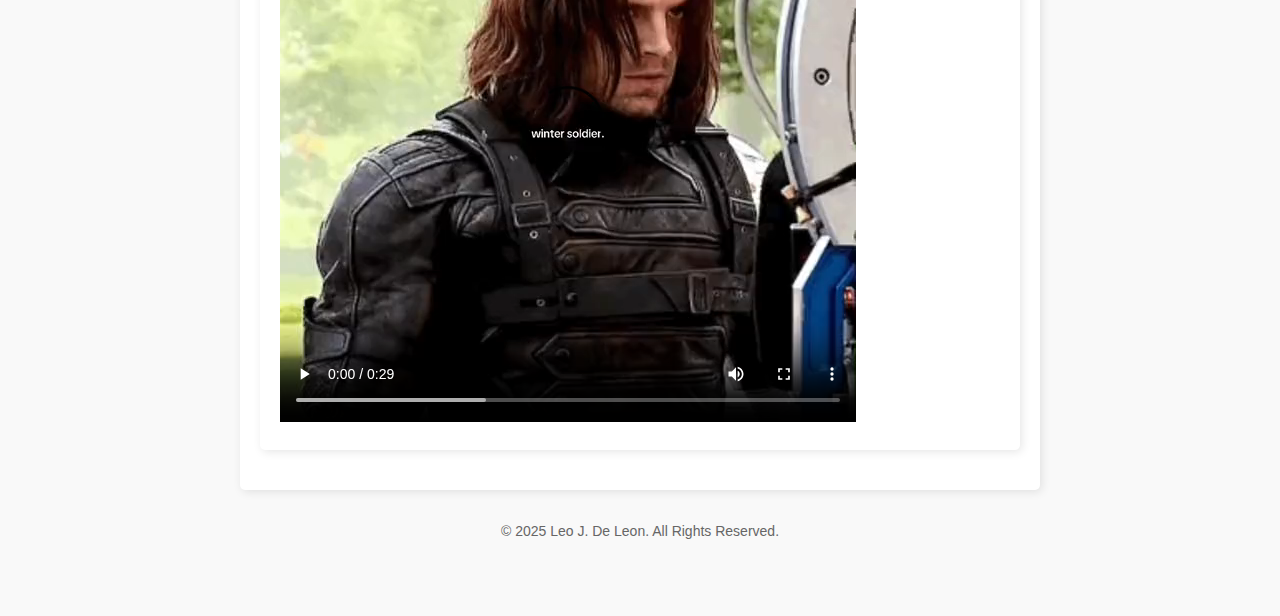
==== commit 7e10119c: "Update aura.html" ====
--- a/aura.html
+++ b/aura.html
@@ -22,7 +22,7 @@
   <!-- Introduction -->
   <section id="introduction">
     <h2>Introduction</h2>
-    <p>Some Marvel characters have an <strong>aura</strong> that commands respect, fear, or admiration.</p>
+    <p>Some Marvel characters have an <strong>aura</strong> that commands respect, fear, or admiration. Below are the top 5 characters with the most commanding presence in the Marvel Universe.</p>
   </section>
 
   <!-- Character Sections -->
@@ -30,28 +30,59 @@
     <h2>Top 5 Marvel Characters with the Most Aura</h2>
 
     <article class="character">
-      <div class="character-header">
-        <img src="media/thanos_profile.webp" alt="Thanos">
+      <div class="profile-container">
+        <img src="media/thanos_aura_pic.webp" alt="Thanos" class="profile-img">
         <h3>1. Thanos</h3>
       </div>
-      <p>Feared across the entire Marvel Universe, his calm, philosophical nature makes him even more intimidating...</p>
+      <p>Feared across the entire Marvel Universe. His calm, philosophical nature makes him even more intimidating. Even without the Infinity Gauntlet, his presence alone demands respect.</p>
       <video controls>
         <source src="media/thanos_aura.mp4" type="video/mp4">
       </video>
     </article>
 
     <article class="character">
-      <div class="character-header">
-        <img src="media/ironman_profile.webp" alt="Iron Man">
+      <div class="profile-container">
+        <img src="media/ironman_aura_pic.avif" alt="Iron Man" class="profile-img">
         <h3>2. Iron Man (Tony Stark)</h3>
       </div>
-      <p>His legacy of innovation and sacrifice makes him one of the most respected figures in Marvel.</p>
+      <p>His legacy of innovation and sacrifice makes him one of the most respected figures in Marvel. His aura is one of confidence, leadership, and unmatched style.</p>
       <video controls>
         <source src="media/ironman_aura.mp4" type="video/mp4">
       </video>
     </article>
 
-    <!-- Add the same structure for the rest of the characters -->
+    <article class="character">
+      <div class="profile-container">
+        <img src="media/cap_aura_pic.webp" alt="Captain America" class="profile-img">
+        <h3>3. Captain America (Steve Rogers)</h3>
+      </div>
+      <p>The ultimate leader and symbol of hope. His aura commands respect, loyalty, and admiration from both friends and foes.</p>
+      <video controls>
+        <source src="media/cap_aura.mp4" type="video/mp4">
+      </video>
+    </article>
+
+    <article class="character">
+      <div class="profile-container">
+        <img src="media/thor_aura_pic.jpg" alt="Thor" class="profile-img">
+        <h3>4. Thor</h3>
+      </div>
+      <p>A literal god, yet he fights alongside mortals. His aura is one of divine power, charm, and an epic warrior spirit.</p>
+      <video controls>
+        <source src="media/thor_aura.mp4" type="video/mp4">
+      </video>
+    </article>
+
+    <article class="character">
+      <div class="profile-container">
+        <img src="media/bucky_aura_pic.jpg" alt="Bucky Barnes" class="profile-img">
+        <h3>5. Bucky Barnes (The Winter Soldier)</h3>
+      </div>
+      <p>A silent warrior with a haunted past. His transformation from villain to hero adds depth to his presence.</p>
+      <video controls>
+        <source src="media/winter_aura.mp4" type="video/mp4">
+      </video>
+    </article>
 
   </section>
 
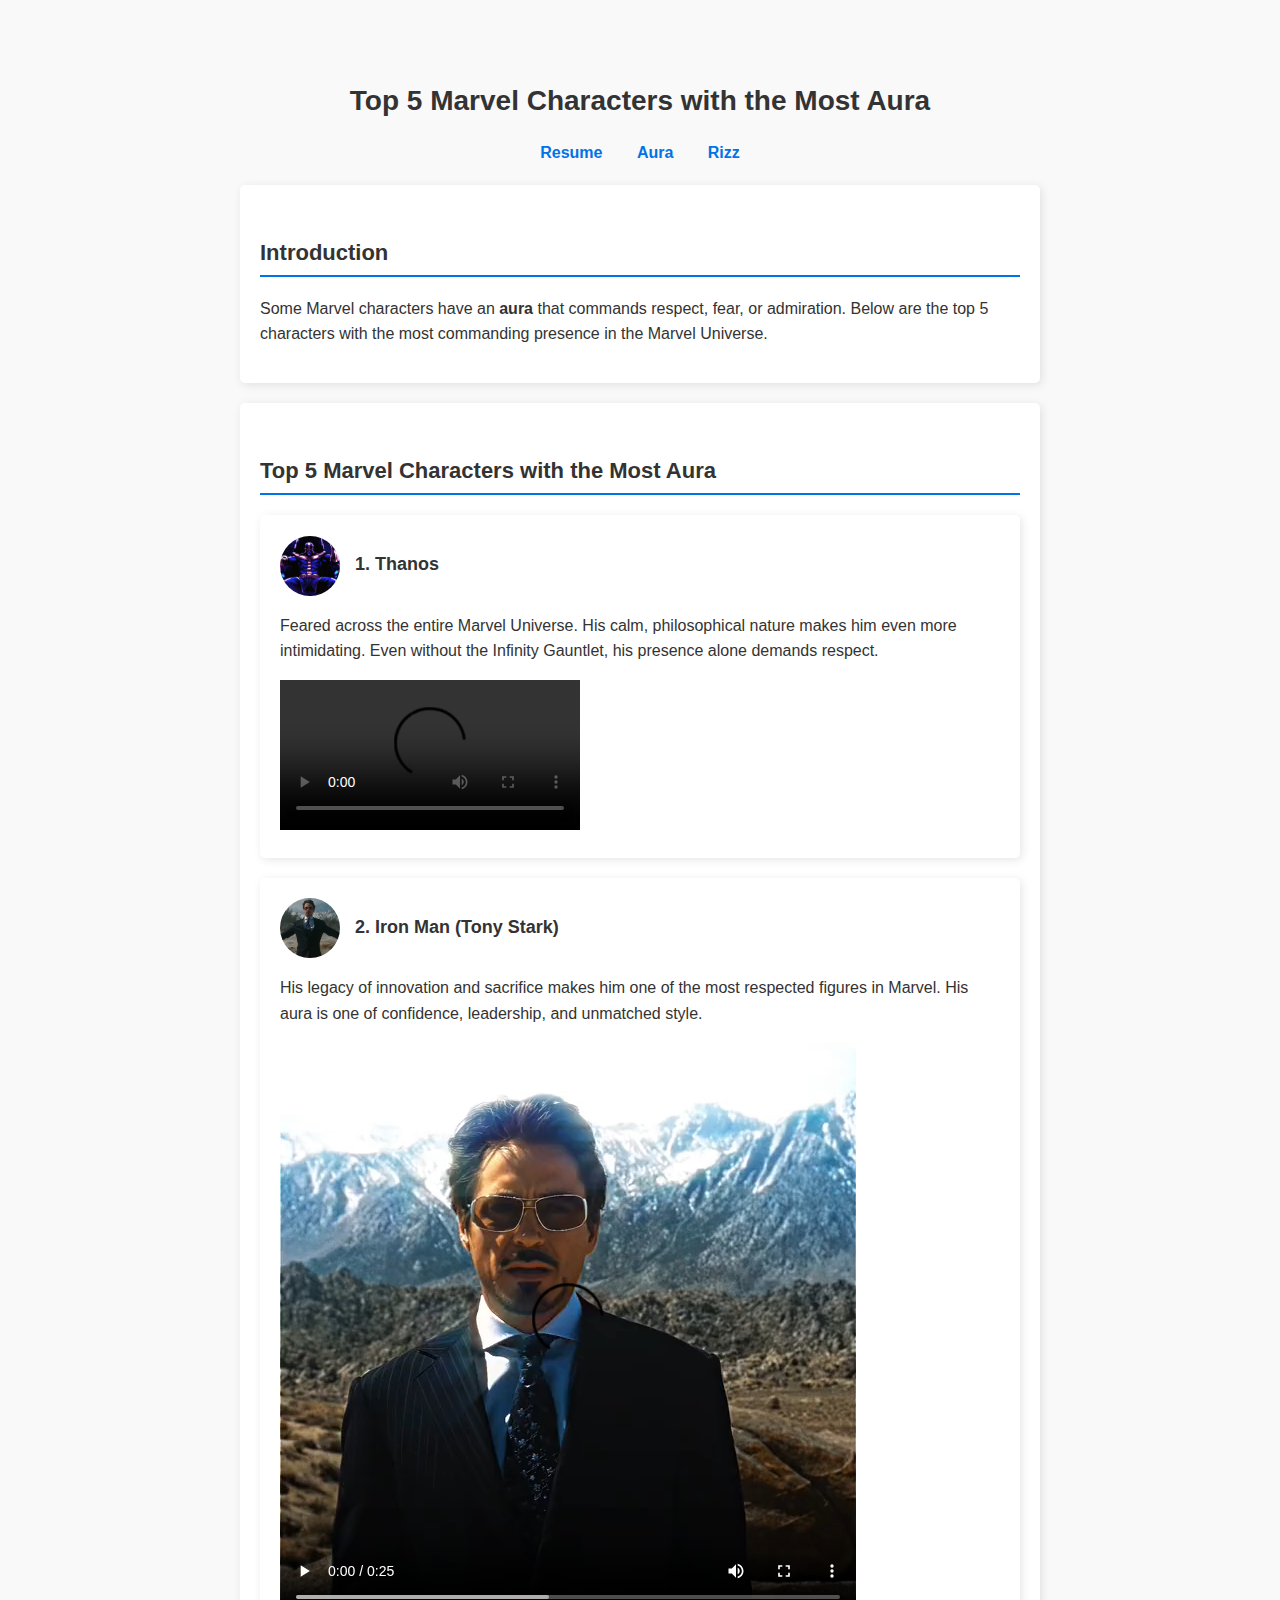
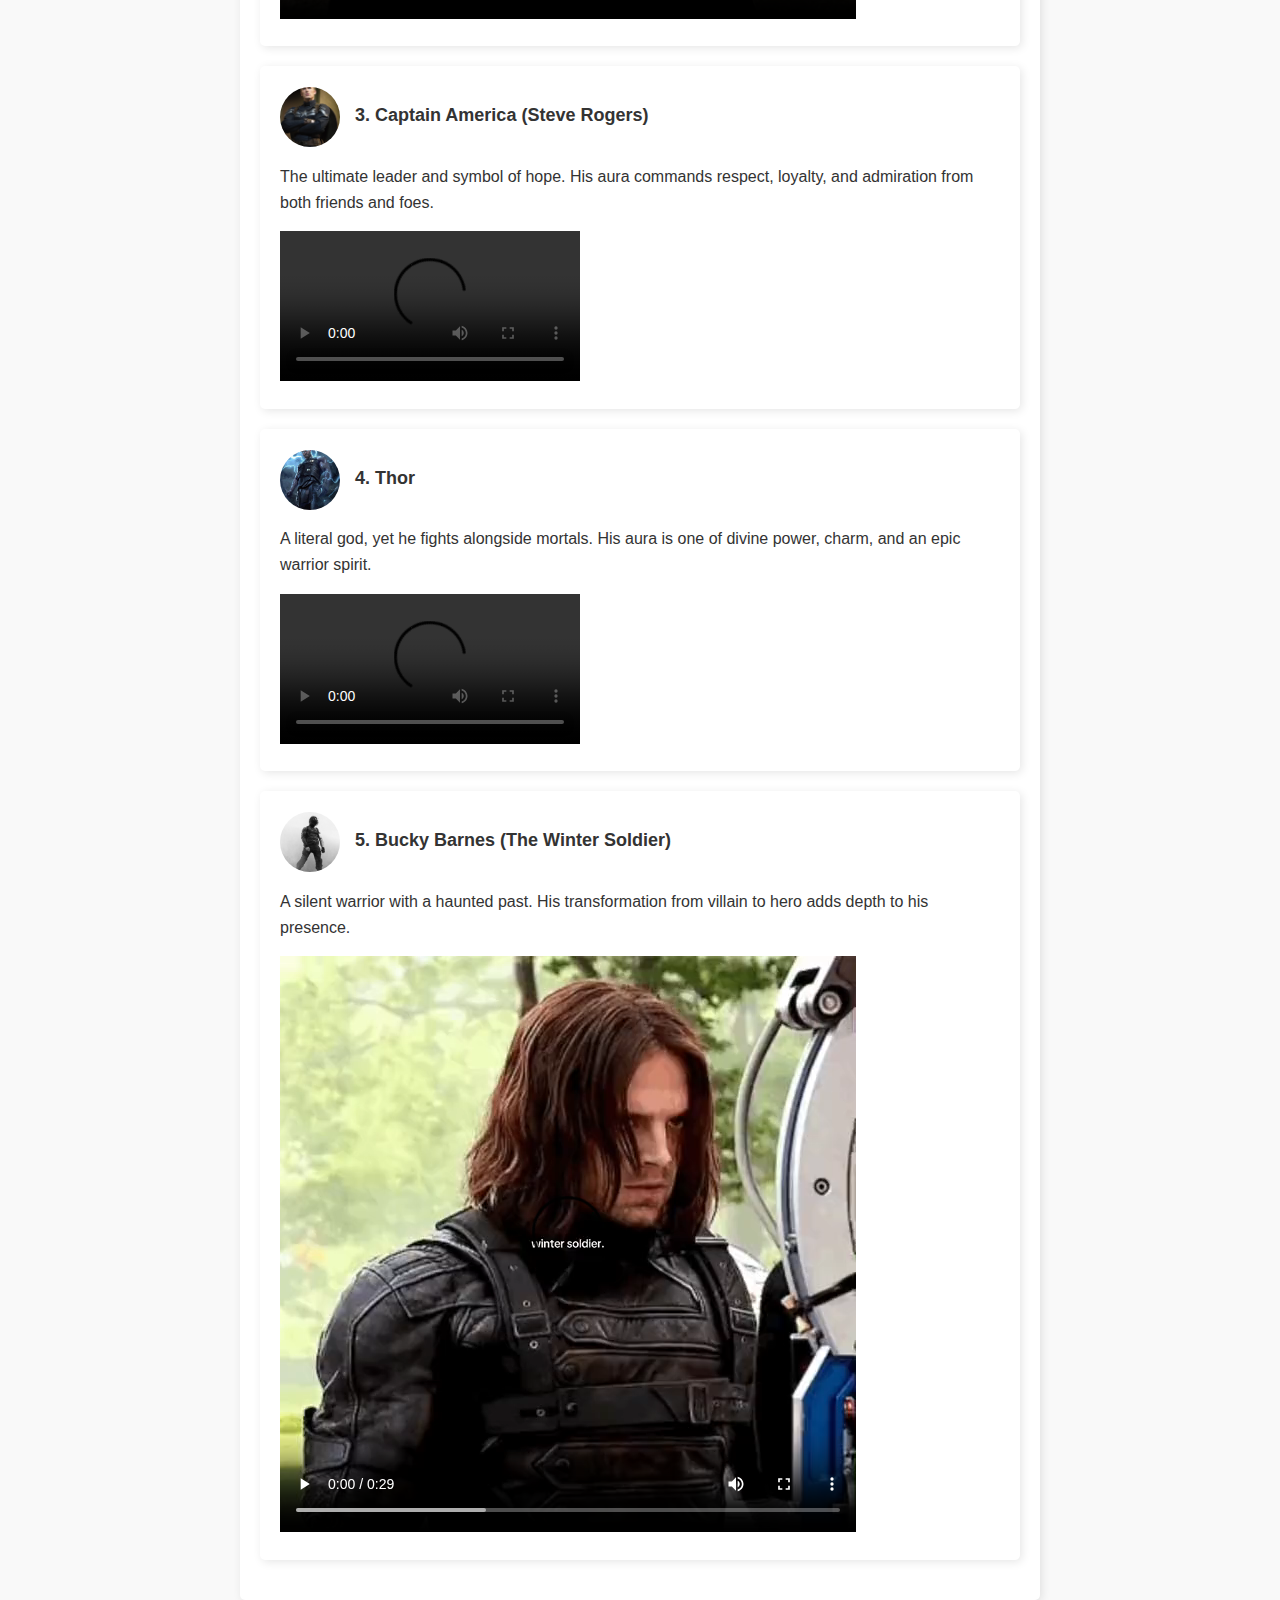
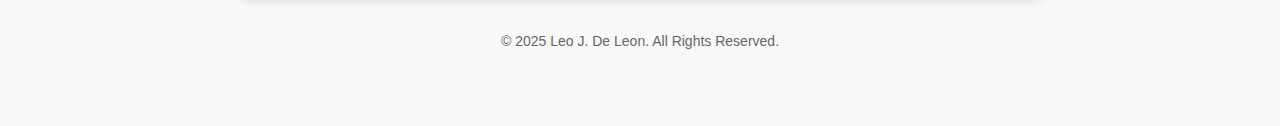
==== commit 232e883f: "Update aura.html" ====
--- a/aura.html
+++ b/aura.html
@@ -30,7 +30,7 @@
     <h2>Top 5 Marvel Characters with the Most Aura</h2>
 
     <article class="character">
-      <div class="profile-container">
+      <div class="character-header">
         <img src="media/thanos_aura_pic.webp" alt="Thanos" class="profile-img">
         <h3>1. Thanos</h3>
       </div>
@@ -41,7 +41,7 @@
     </article>
 
     <article class="character">
-      <div class="profile-container">
+      <div class="character-header">
         <img src="media/ironman_aura_pic.avif" alt="Iron Man" class="profile-img">
         <h3>2. Iron Man (Tony Stark)</h3>
       </div>
@@ -52,7 +52,7 @@
     </article>
 
     <article class="character">
-      <div class="profile-container">
+      <div class="character-header">
         <img src="media/cap_aura_pic.webp" alt="Captain America" class="profile-img">
         <h3>3. Captain America (Steve Rogers)</h3>
       </div>
@@ -63,7 +63,7 @@
     </article>
 
     <article class="character">
-      <div class="profile-container">
+      <div class="character-header">
         <img src="media/thor_aura_pic.jpg" alt="Thor" class="profile-img">
         <h3>4. Thor</h3>
       </div>
@@ -74,7 +74,7 @@
     </article>
 
     <article class="character">
-      <div class="profile-container">
+      <div class="character-header">
         <img src="media/bucky_aura_pic.jpg" alt="Bucky Barnes" class="profile-img">
         <h3>5. Bucky Barnes (The Winter Soldier)</h3>
       </div>
--- a/css/style.css
+++ b/css/style.css
@@ -58,14 +58,14 @@
 /* Character Profile - Align Image to the Left of Name */
 .character-header {
   display: flex;
-  align-items: center; /* Aligns the image and name in the same row */
+  align-items: center; /* Ensures the image and name are in the same row */
   gap: 15px; /* Space between the image and name */
 }
 
 .character-header img {
-  width: 60px; /* Adjust size if needed */
+  width: 60px; /* Adjust as needed */
   height: 60px;
-  border-radius: 50%; /* Makes the image circular */
+  border-radius: 50%; /* Ensures the image is circular */
   object-fit: cover;
 }
 
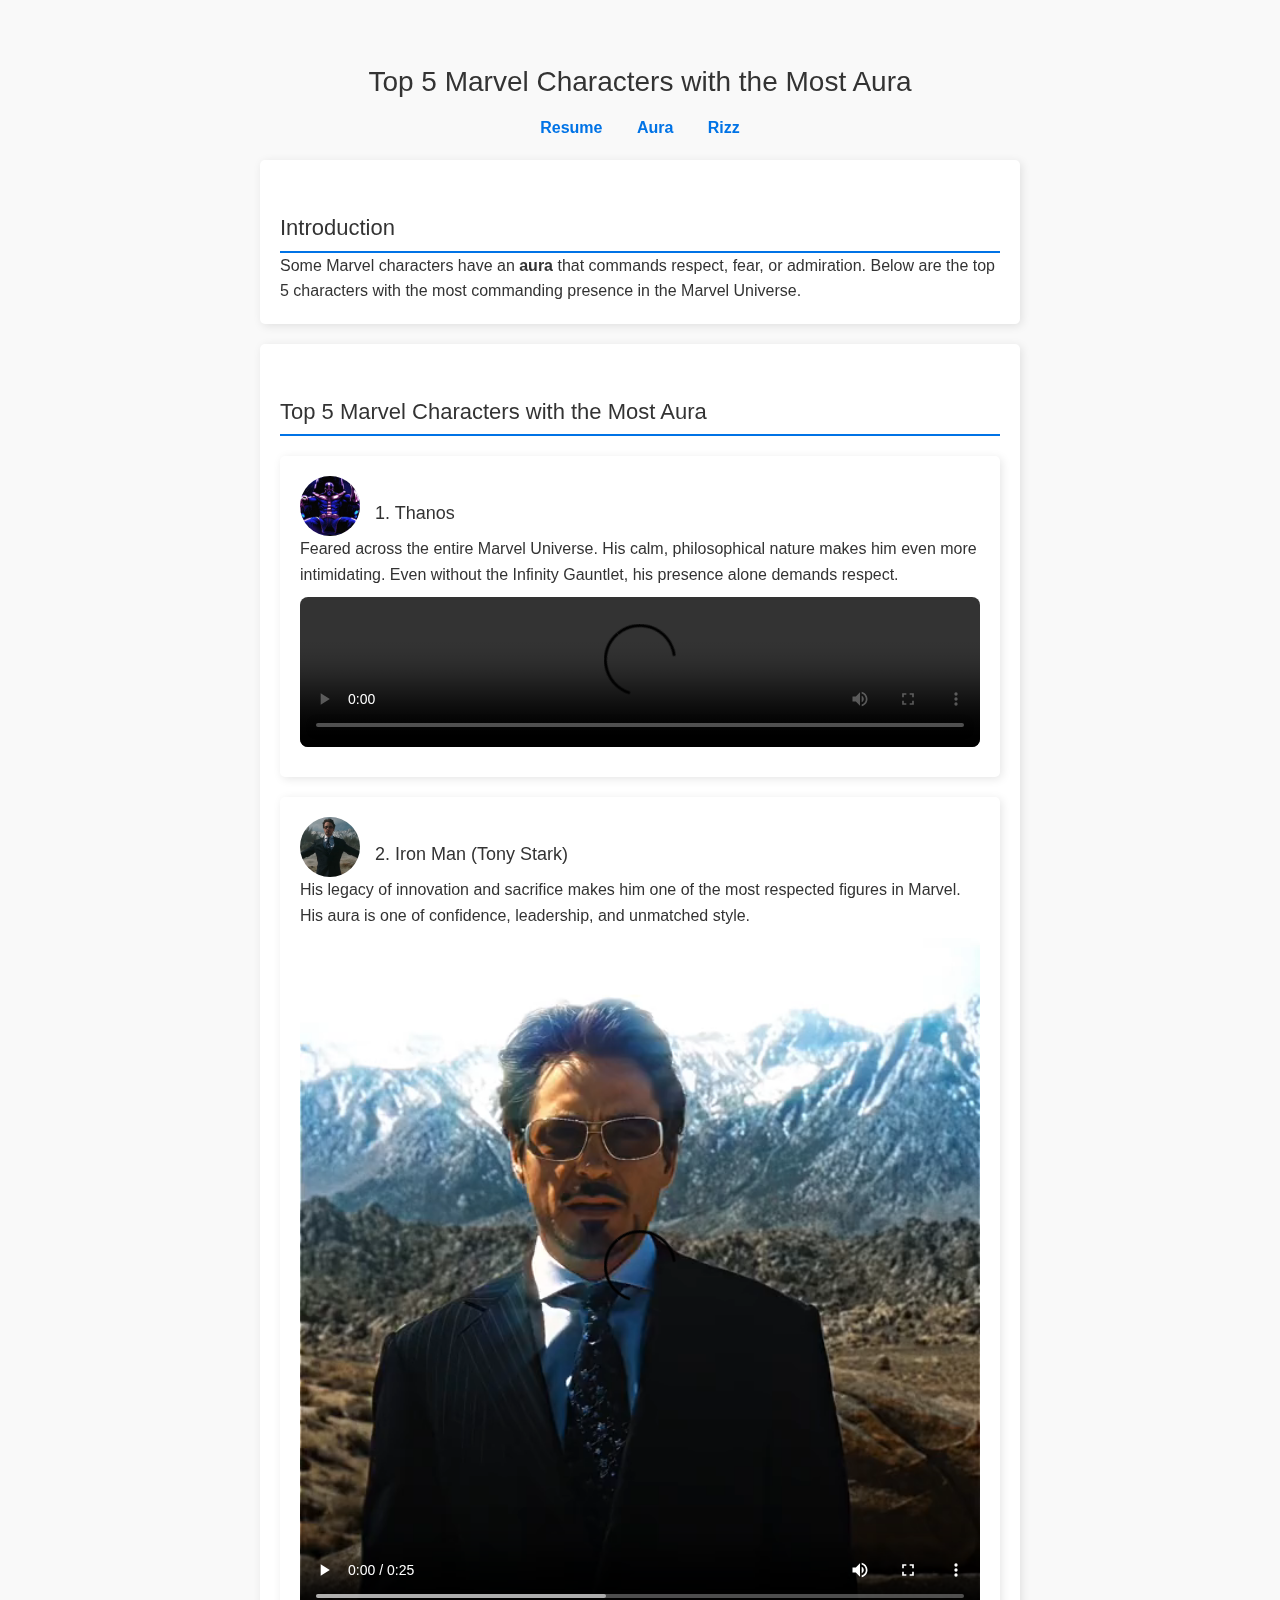
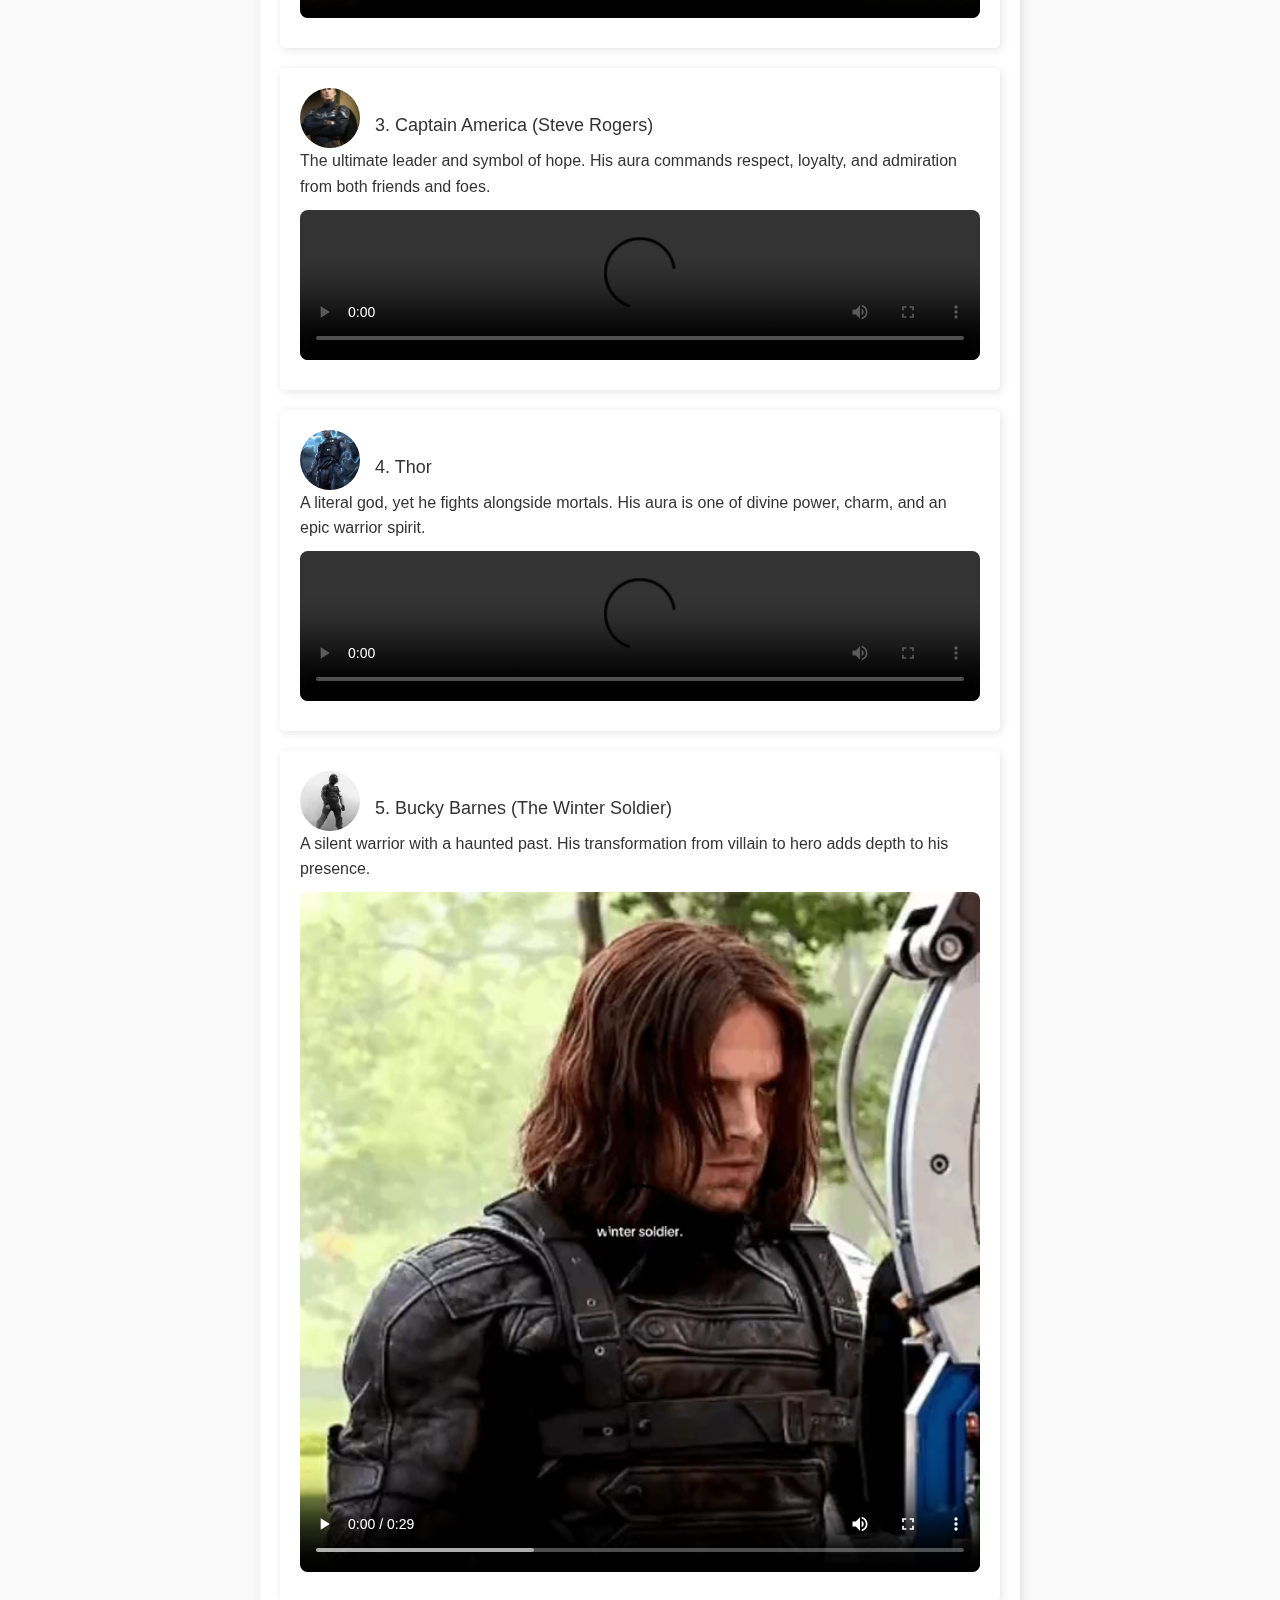
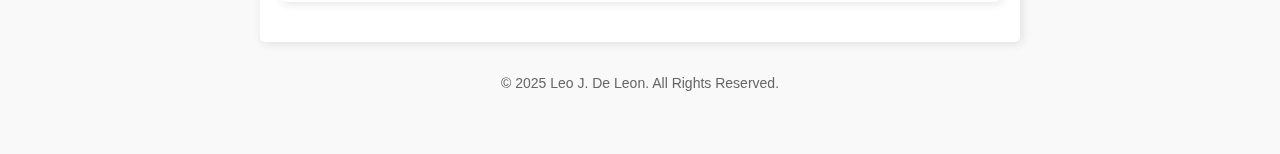
==== commit 47480b17: "Update aura.html" ====
--- a/aura.html
+++ b/aura.html
@@ -4,6 +4,7 @@
   <meta charset="utf-8">
   <meta name="viewport" content="width=device-width, initial-scale=1.0">
   <title>Top 5 Marvel Characters with the Most Aura</title>
+  <link rel="stylesheet" href="css/reset.css">  <!-- Reset CSS added here -->
   <link rel="stylesheet" href="css/style.css">
 </head>
 <body>
--- a/css/style.css
+++ b/css/style.css
@@ -78,6 +78,15 @@
   box-shadow: 2px 2px 10px rgba(0, 0, 0, 0.1);
 }
 
+/* Uniform Video Sizing */
+.character video {
+  width: 100%;
+  height: auto;
+  display: block;
+  margin: 10px auto;
+  border-radius: 8px;
+}
+
 /* Footer */
 footer {
   text-align: center;
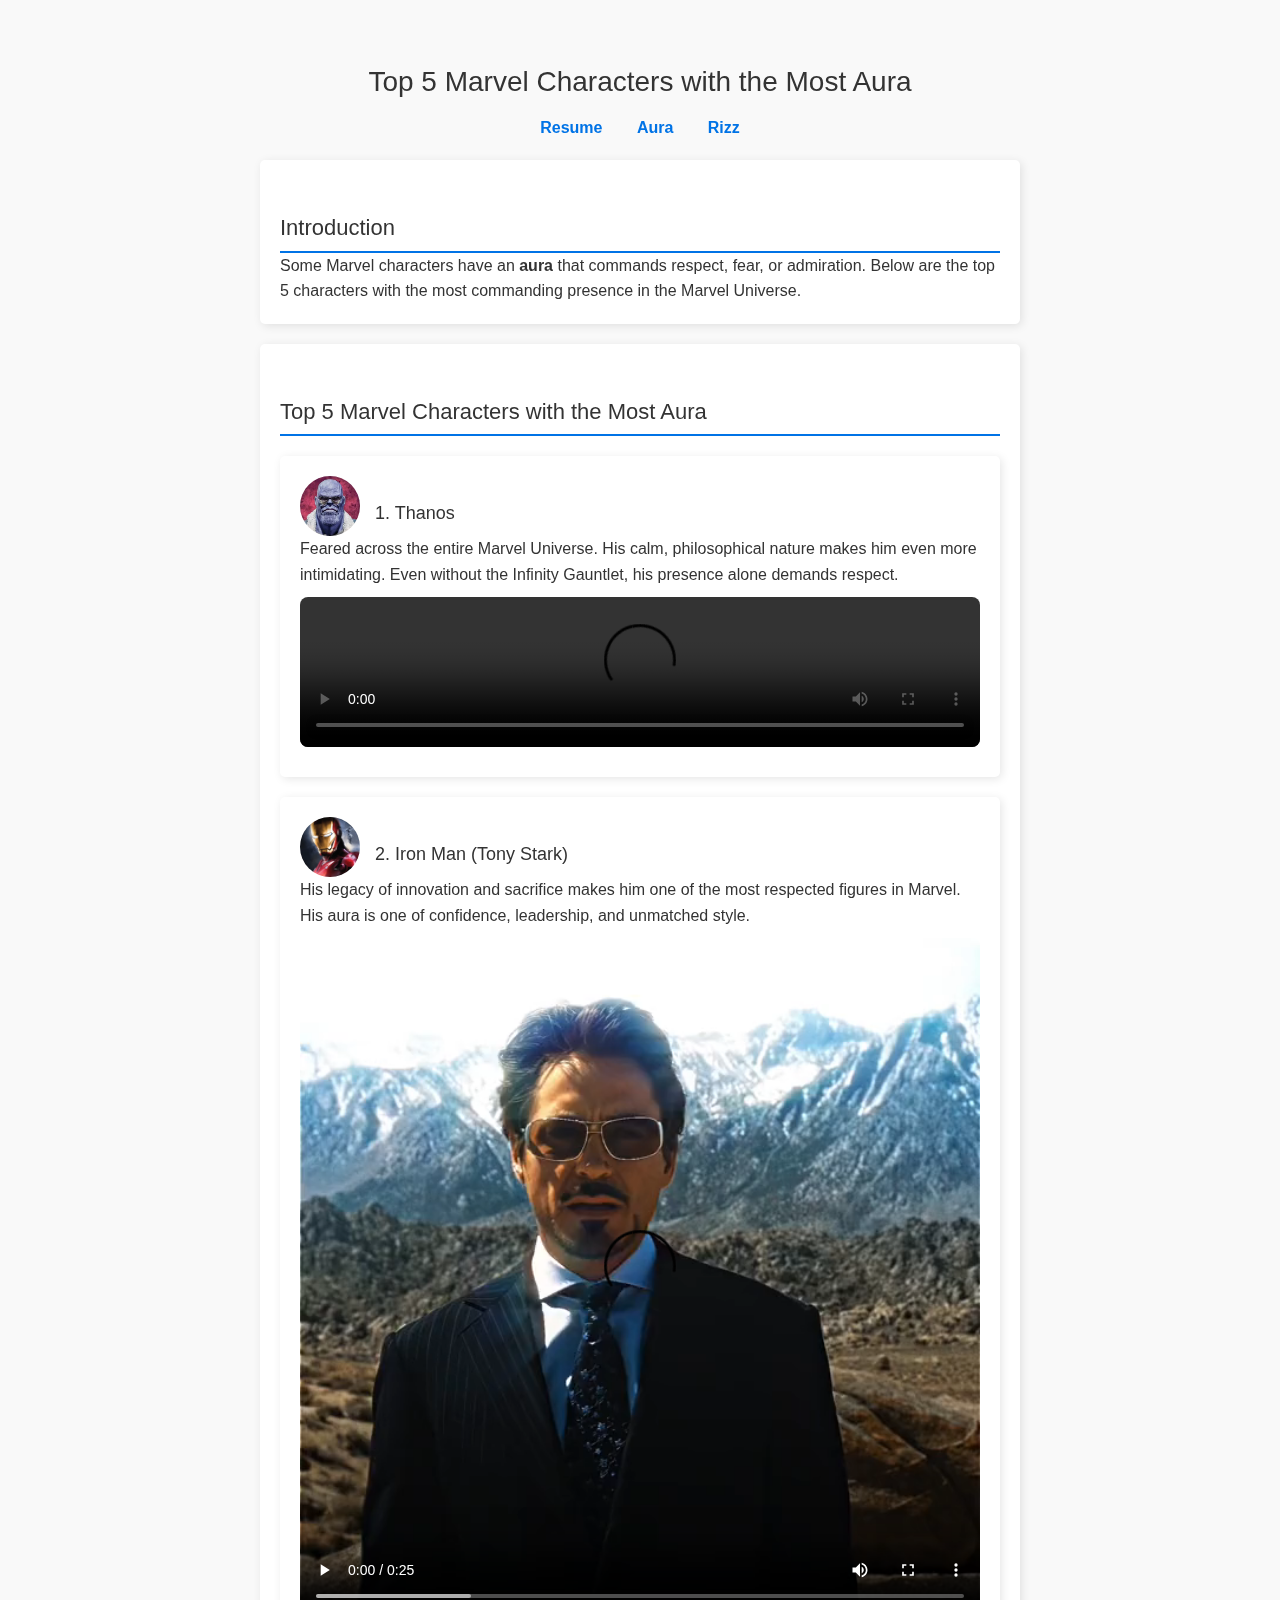
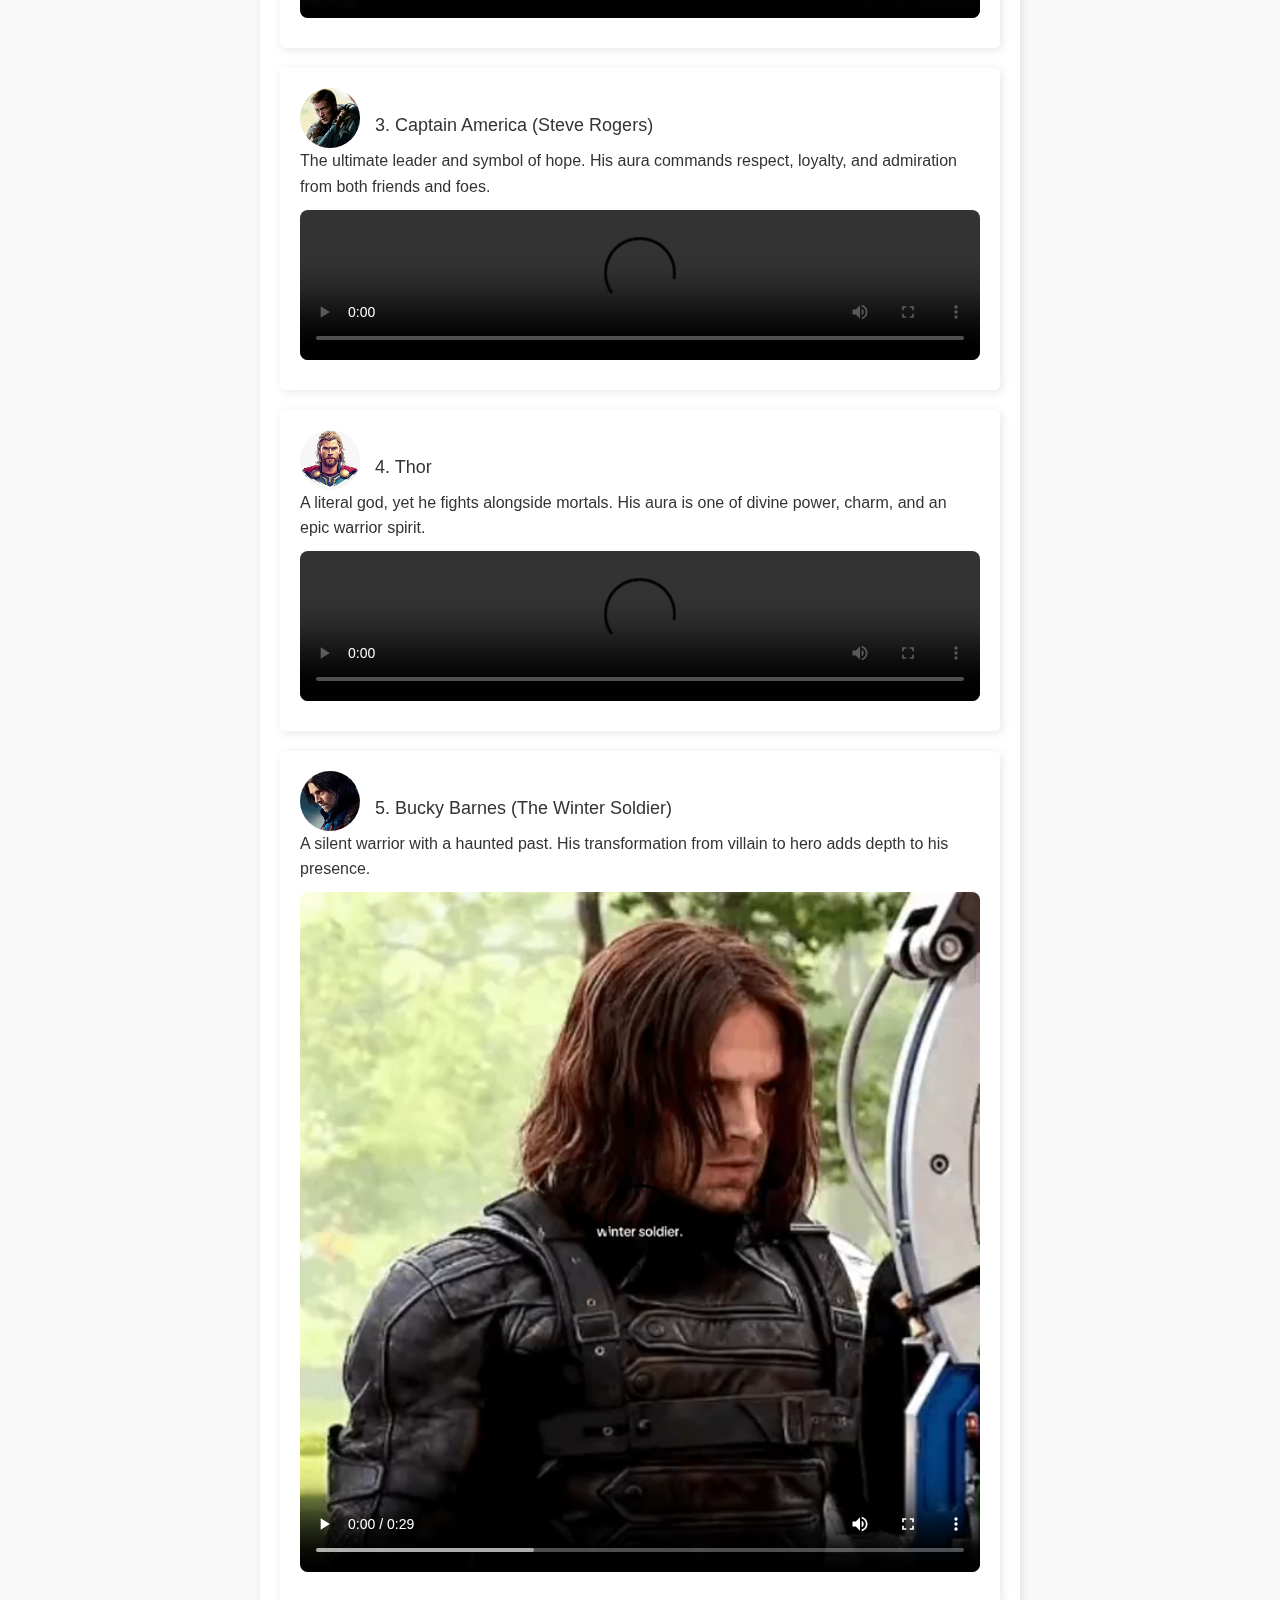
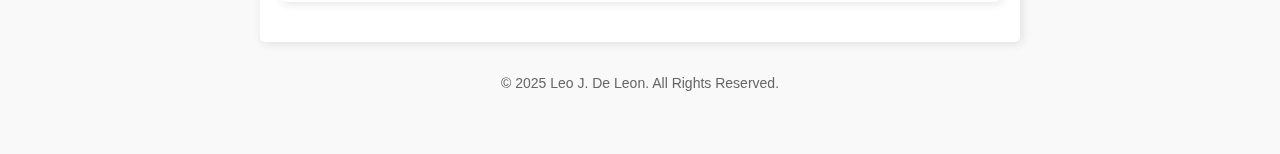
==== commit 59df9b02: "Update aura.html" ====
--- a/aura.html
+++ b/aura.html
@@ -1,95 +1,109 @@
 <!DOCTYPE html>
 <html lang="en">
-<head>
-  <meta charset="utf-8">
-  <meta name="viewport" content="width=device-width, initial-scale=1.0">
-  <title>Top 5 Marvel Characters with the Most Aura</title>
-  <link rel="stylesheet" href="css/reset.css">  <!-- Reset CSS added here -->
-  <link rel="stylesheet" href="css/style.css">
-</head>
-<body>
+  <head>
+    <meta charset="utf-8">
+    <meta name="viewport" content="width=device-width, initial-scale=1.0">
+    <title>Top 5 Marvel Characters with the Most Aura</title>
+    <link rel="stylesheet" href="css/reset.css">
+    <link rel="stylesheet" href="css/style.css">
+  </head>
 
-  <h1>Top 5 Marvel Characters with the Most Aura</h1>
+  <body>
+    <h1>Top 5 Marvel Characters with the Most Aura</h1>
 
-  <!-- Navigation -->
-  <nav>
-    <ul>
-      <li><a href="index.html">Resume</a></li>
-      <li><a href="aura.html">Aura</a></li>
-      <li><a href="rizz.html">Rizz</a></li>
-    </ul>
-  </nav>
+    <!-- Navigation -->
+    <nav>
+      <ul>
+        <li><a href="index.html">Resume</a></li>
+        <li><a href="aura.html">Aura</a></li>
+        <li><a href="rizz.html">Rizz</a></li>
+      </ul>
+    </nav>
 
-  <!-- Introduction -->
-  <section id="introduction">
-    <h2>Introduction</h2>
-    <p>Some Marvel characters have an <strong>aura</strong> that commands respect, fear, or admiration. Below are the top 5 characters with the most commanding presence in the Marvel Universe.</p>
-  </section>
+    <!-- Introduction -->
+    <section id="introduction">
+      <h2>Introduction</h2>
+      <p>
+        Some Marvel characters have an <strong>aura</strong> that commands respect, fear, or admiration.
+        Below are the top 5 characters with the most commanding presence in the Marvel Universe.
+      </p>
+    </section>
 
-  <!-- Character Sections -->
-  <section id="characters">
-    <h2>Top 5 Marvel Characters with the Most Aura</h2>
+    <!-- Character Sections -->
+    <section id="characters">
+      <h2>Top 5 Marvel Characters with the Most Aura</h2>
 
-    <article class="character">
-      <div class="character-header">
-        <img src="media/thanos_aura_pic.webp" alt="Thanos" class="profile-img">
-        <h3>1. Thanos</h3>
-      </div>
-      <p>Feared across the entire Marvel Universe. His calm, philosophical nature makes him even more intimidating. Even without the Infinity Gauntlet, his presence alone demands respect.</p>
-      <video controls>
-        <source src="media/thanos_aura.mp4" type="video/mp4">
-      </video>
-    </article>
+      <article class="character">
+        <div class="character-header">
+          <img src="media/thanos_aura_pic.webp" alt="Thanos" class="profile-img">
+          <h3>1. Thanos</h3>
+        </div>
+        <p>
+          Feared across the entire Marvel Universe. His calm, philosophical nature makes him even more intimidating.
+          Even without the Infinity Gauntlet, his presence alone demands respect.
+        </p>
+        <video controls>
+          <source src="media/thanos_aura.mp4" type="video/mp4">
+        </video>
+      </article>
 
-    <article class="character">
-      <div class="character-header">
-        <img src="media/ironman_aura_pic.avif" alt="Iron Man" class="profile-img">
-        <h3>2. Iron Man (Tony Stark)</h3>
-      </div>
-      <p>His legacy of innovation and sacrifice makes him one of the most respected figures in Marvel. His aura is one of confidence, leadership, and unmatched style.</p>
-      <video controls>
-        <source src="media/ironman_aura.mp4" type="video/mp4">
-      </video>
-    </article>
+      <article class="character">
+        <div class="character-header">
+          <img src="media/ironman_aura_pic.avif" alt="Iron Man" class="profile-img">
+          <h3>2. Iron Man (Tony Stark)</h3>
+        </div>
+        <p>
+          His legacy of innovation and sacrifice makes him one of the most respected figures in Marvel.
+          His aura is one of confidence, leadership, and unmatched style.
+        </p>
+        <video controls>
+          <source src="media/ironman_aura.mp4" type="video/mp4">
+        </video>
+      </article>
 
-    <article class="character">
-      <div class="character-header">
-        <img src="media/cap_aura_pic.webp" alt="Captain America" class="profile-img">
-        <h3>3. Captain America (Steve Rogers)</h3>
-      </div>
-      <p>The ultimate leader and symbol of hope. His aura commands respect, loyalty, and admiration from both friends and foes.</p>
-      <video controls>
-        <source src="media/cap_aura.mp4" type="video/mp4">
-      </video>
-    </article>
+      <article class="character">
+        <div class="character-header">
+          <img src="media/cap_aura_pic.webp" alt="Captain America" class="profile-img">
+          <h3>3. Captain America (Steve Rogers)</h3>
+        </div>
+        <p>
+          The ultimate leader and symbol of hope. His aura commands respect, loyalty, and admiration from both friends and foes.
+        </p>
+        <video controls>
+          <source src="media/cap_aura.mp4" type="video/mp4">
+        </video>
+      </article>
 
-    <article class="character">
-      <div class="character-header">
-        <img src="media/thor_aura_pic.jpg" alt="Thor" class="profile-img">
-        <h3>4. Thor</h3>
-      </div>
-      <p>A literal god, yet he fights alongside mortals. His aura is one of divine power, charm, and an epic warrior spirit.</p>
-      <video controls>
-        <source src="media/thor_aura.mp4" type="video/mp4">
-      </video>
-    </article>
+      <article class="character">
+        <div class="character-header">
+          <img src="media/thor_aura_pic.jpg" alt="Thor" class="profile-img">
+          <h3>4. Thor</h3>
+        </div>
+        <p>
+          A literal god, yet he fights alongside mortals. His aura is one of divine power, charm, and an epic warrior spirit.
+        </p>
+        <video controls>
+          <source src="media/thor_aura.mp4" type="video/mp4">
+        </video>
+      </article>
 
-    <article class="character">
-      <div class="character-header">
-        <img src="media/bucky_aura_pic.jpg" alt="Bucky Barnes" class="profile-img">
-        <h3>5. Bucky Barnes (The Winter Soldier)</h3>
-      </div>
-      <p>A silent warrior with a haunted past. His transformation from villain to hero adds depth to his presence.</p>
-      <video controls>
-        <source src="media/winter_aura.mp4" type="video/mp4">
-      </video>
-    </article>
+      <article class="character">
+        <div class="character-header">
+          <img src="media/bucky_aura_pic.jpg" alt="Bucky Barnes" class="profile-img">
+          <h3>5. Bucky Barnes (The Winter Soldier)</h3>
+        </div>
+        <p>
+          A silent warrior with a haunted past. His transformation from villain to hero adds depth to his presence.
+        </p>
+        <video controls>
+          <source src="media/winter_aura.mp4" type="video/mp4">
+        </video>
+      </article>
+    </section>
 
-  </section>
-
-  <footer>
-    <p>&copy; 2025 Leo J. De Leon. All Rights Reserved.</p>
-  </footer>
-
-</body>
+    <!-- Footer -->
+    <footer>
+      <p>&copy; 2025 Leo J. De Leon. All Rights Reserved.</p>
+    </footer>
+  </body>
 </html>
